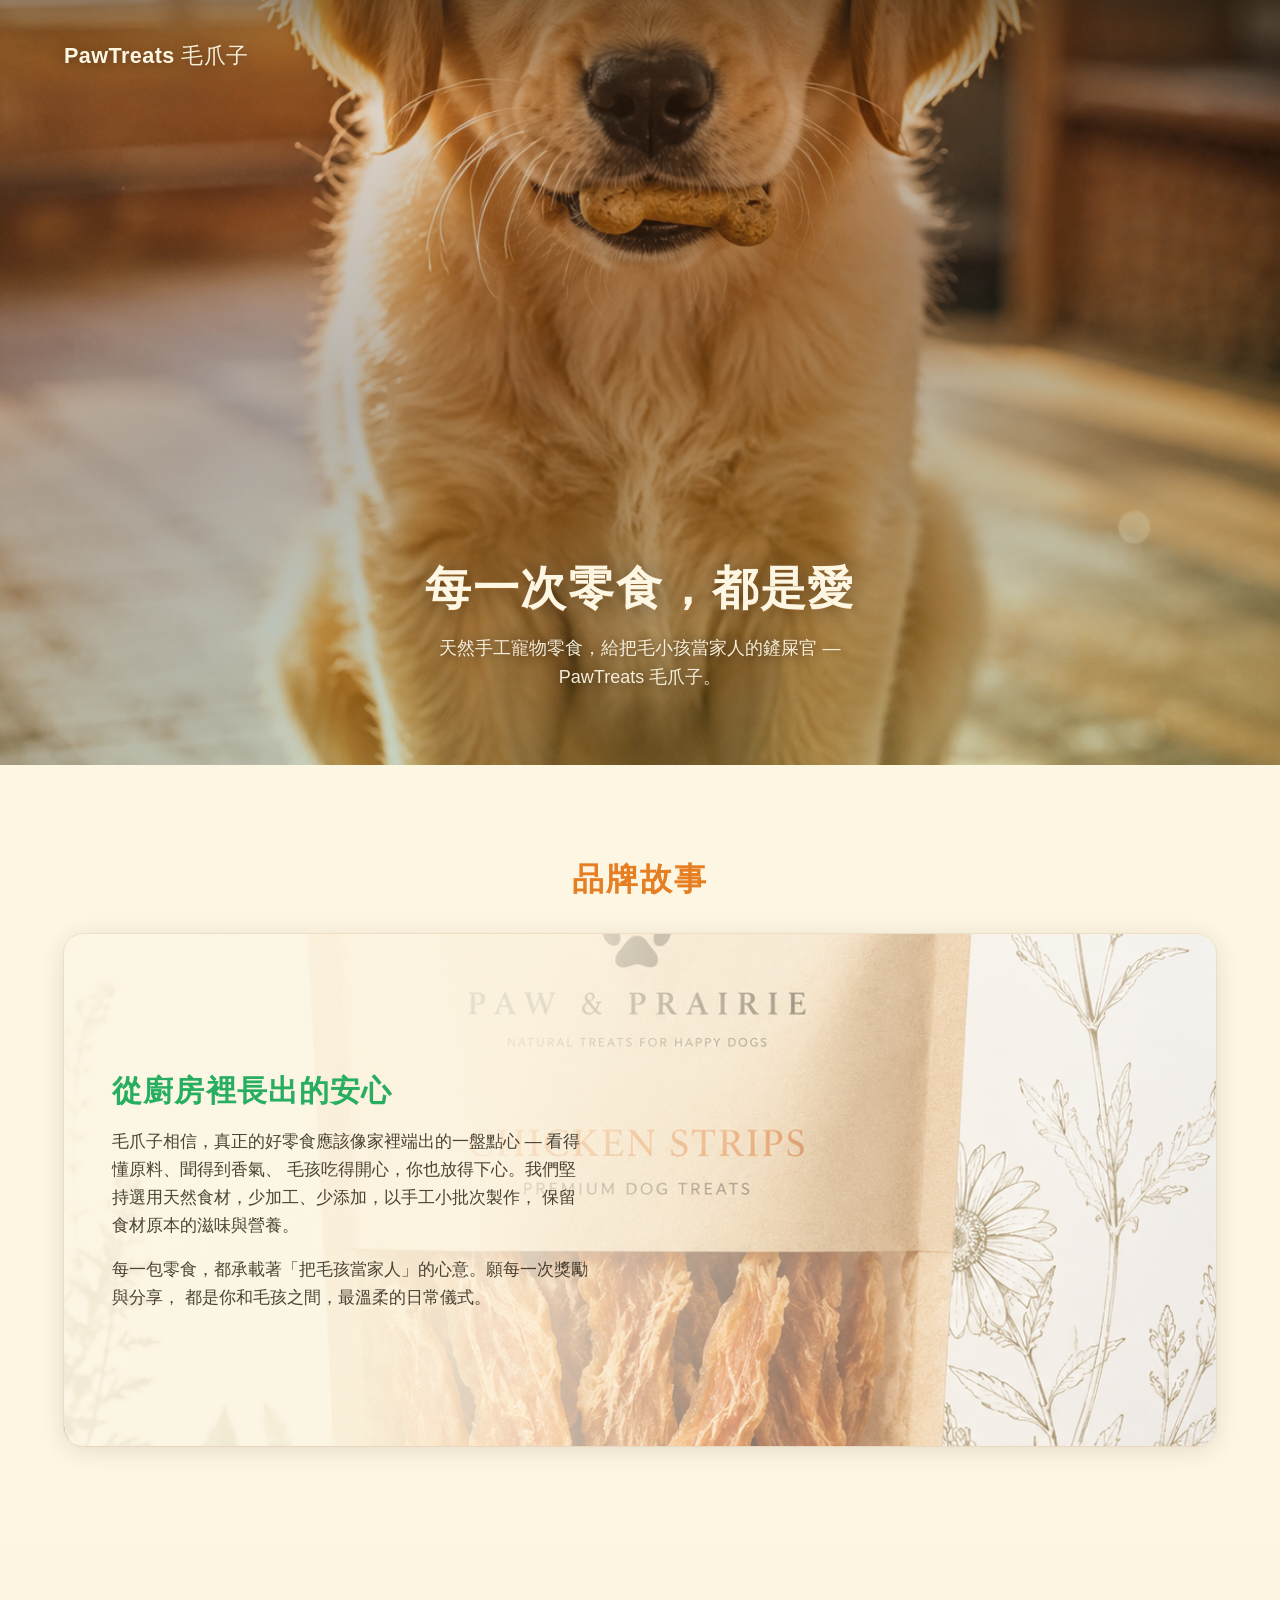
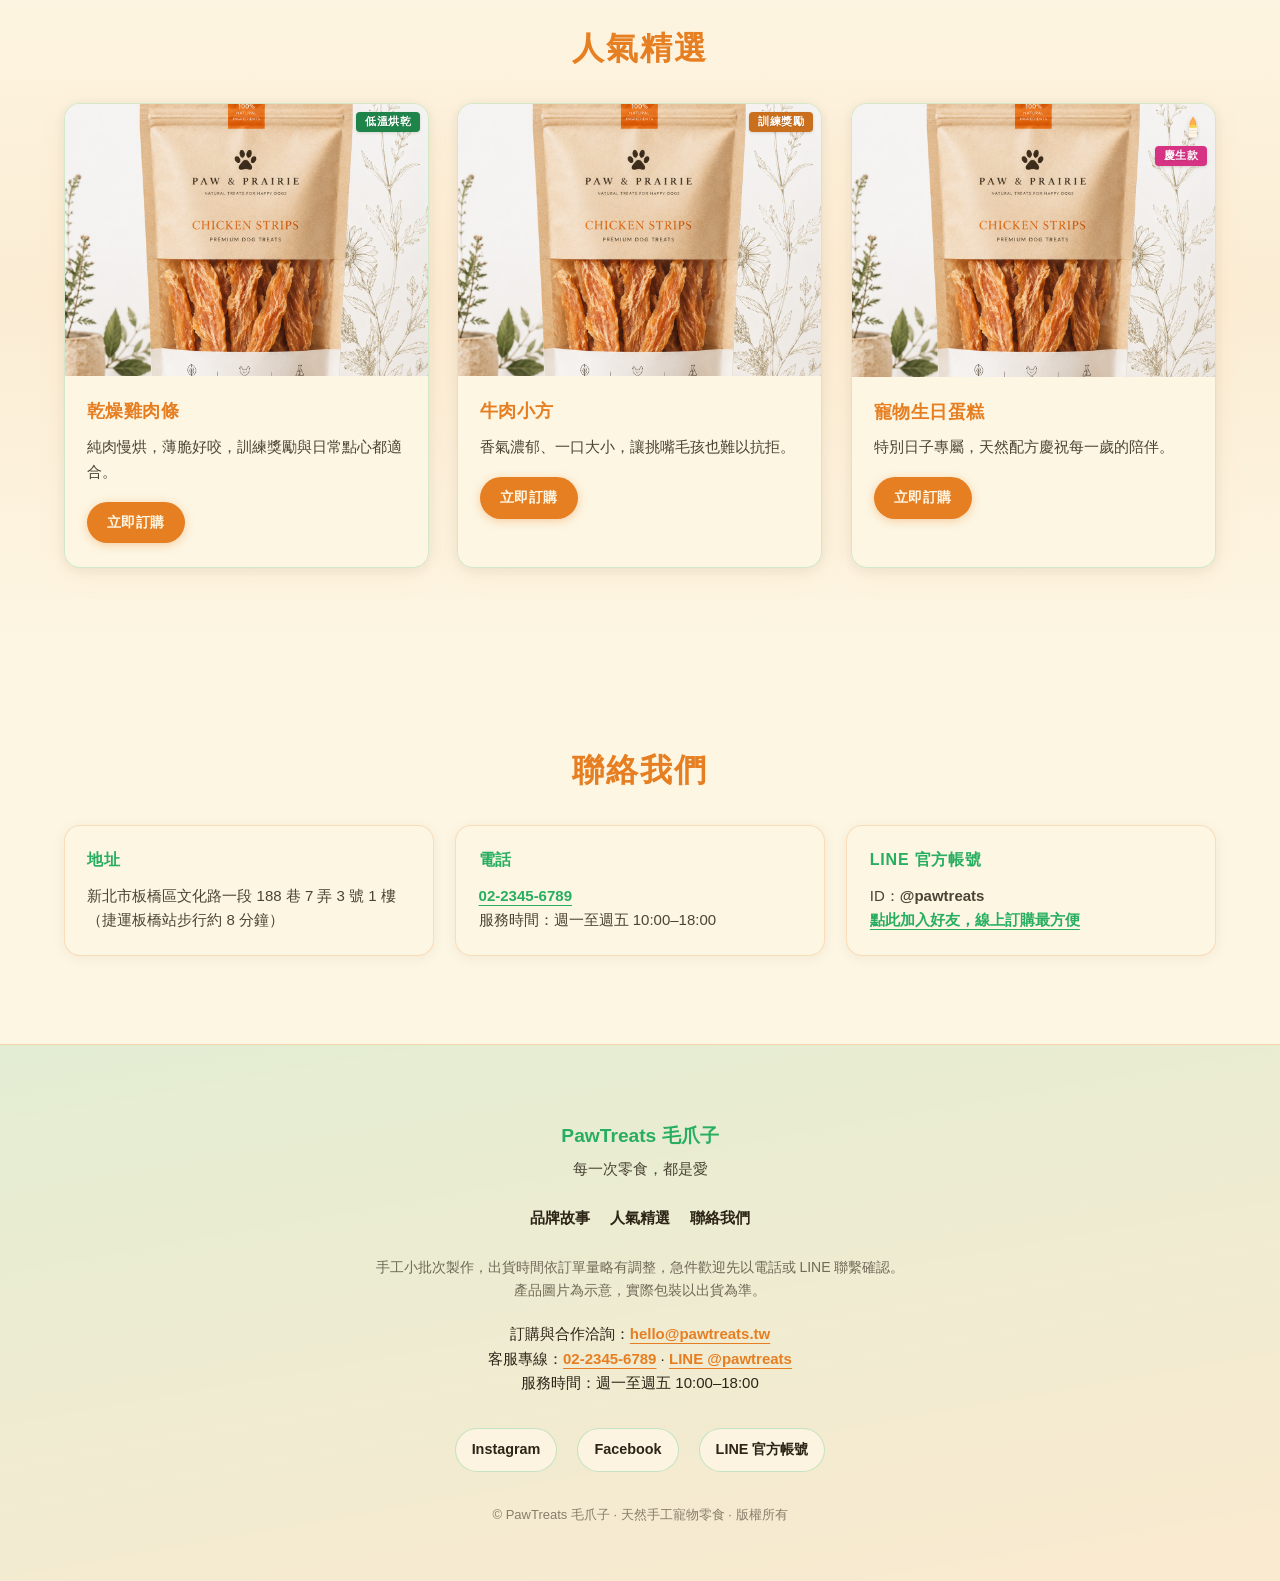
==== index.html @ ba3f8307 "PawTreats initial commit" ====
<!DOCTYPE html>
<html lang="zh-Hant">
<head>
  <meta charset="utf-8">
  <meta name="viewport" content="width=device-width, initial-scale=1">
  <title>PawTreats 毛爪子｜天然手工寵物零食</title>
  <meta name="description" content="PawTreats 毛爪子 — 每一次零食，都是愛。天然手工寵物零食，給把毛小孩當家人的鏟屎官。">
  <style>
    :root {
      --warm-orange: #E67E22;
      --cream: #FDF6E3;
      --forest: #27AE60;
      --text: #2c2416;
      --text-soft: rgba(44, 36, 22, 0.85);
    }

    *,
    *::before,
    *::after {
      box-sizing: border-box;
    }

    html {
      scroll-behavior: smooth;
    }

    .skip-link {
      position: absolute;
      width: 1px;
      height: 1px;
      padding: 0;
      margin: -1px;
      overflow: hidden;
      clip: rect(0, 0, 0, 0);
      white-space: nowrap;
      border: 0;
    }

    .skip-link:focus {
      position: fixed;
      top: 0.75rem;
      left: 0.75rem;
      z-index: 100;
      width: auto;
      height: auto;
      margin: 0;
      padding: 0.65rem 1rem;
      clip: auto;
      overflow: visible;
      white-space: normal;
      background: var(--text);
      color: var(--cream);
      font-weight: 600;
      text-decoration: none;
      border-radius: 0.35rem;
      box-shadow: 0 4px 16px rgba(0, 0, 0, 0.25);
    }

    body {
      margin: 0;
      font-family: -apple-system, BlinkMacSystemFont, "Segoe UI", Roboto,
        "Helvetica Neue", Helvetica, Arial, "PingFang TC", "Noto Sans TC",
        "Microsoft JhengHei", sans-serif;
      font-size: 1rem;
      line-height: 1.65;
      color: var(--text);
      background-color: var(--cream);
      -webkit-font-smoothing: antialiased;
    }

    img {
      max-width: 100%;
      height: auto;
      display: block;
    }

    a {
      color: var(--forest);
      text-decoration-thickness: 1px;
      text-underline-offset: 4px;
    }

    a:hover {
      color: var(--warm-orange);
    }

    /* Header nav */
    .site-header {
      position: absolute;
      top: 0;
      left: 0;
      right: 0;
      z-index: 10;
      padding: 1rem 5vw;
      display: flex;
      align-items: center;
      justify-content: space-between;
      background: linear-gradient(
        to bottom,
        rgba(44, 36, 22, 0.45),
        transparent
      );
    }

    .logo {
      font-weight: 700;
      font-size: clamp(1.1rem, 2.5vw, 1.35rem);
      color: var(--cream);
      text-shadow: 0 1px 12px rgba(0, 0, 0, 0.35);
      letter-spacing: 0.02em;
    }

    .logo span {
      font-weight: 500;
      opacity: 0.95;
    }

    /* Hero */
    .hero {
      position: relative;
      min-height: 85vh;
      display: flex;
      align-items: flex-end;
      justify-content: center;
      overflow: hidden;
    }

    .hero__media {
      position: absolute;
      inset: 0;
      background: #8b6914 url("hero-puppy.png") center / cover no-repeat;
    }

    .hero__overlay {
      position: absolute;
      inset: 0;
      background: linear-gradient(
        165deg,
        rgba(230, 126, 34, 0.15) 0%,
        rgba(44, 36, 22, 0.35) 45%,
        rgba(39, 174, 96, 0.2) 100%
      );
    }

    .hero__content {
      position: relative;
      z-index: 2;
      width: 100%;
      max-width: 56rem;
      padding: clamp(2rem, 6vw, 4rem);
      padding-bottom: clamp(2.5rem, 7vw, 4.5rem);
      text-align: center;
    }

    .hero__tagline {
      margin: 0;
      font-size: clamp(1.65rem, 6vw, 2.85rem);
      font-weight: 700;
      line-height: 1.25;
      color: var(--cream);
      text-shadow:
        0 2px 24px rgba(0, 0, 0, 0.4),
        0 1px 0 rgba(230, 126, 34, 0.25);
      letter-spacing: 0.04em;
    }

    .hero__sub {
      margin: 1rem auto 0;
      max-width: 26em;
      font-size: clamp(0.95rem, 2.6vw, 1.125rem);
      color: rgba(253, 246, 227, 0.95);
      font-weight: 500;
      text-shadow: 0 1px 12px rgba(0, 0, 0, 0.45);
    }

    /* Decorative section framing */
    .section {
      padding: clamp(3rem, 8vw, 5.5rem) 5vw;
    }

    .section__inner {
      max-width: 72rem;
      margin: 0 auto;
    }

    .section-title {
      margin: 0 0 1.75rem;
      font-size: clamp(1.5rem, 3.8vw, 2rem);
      font-weight: 700;
      color: var(--warm-orange);
      text-align: center;
      letter-spacing: 0.06em;
    }

    /* Brand story */
    .story {
      position: relative;
      background: var(--cream);
    }

    .story__panel {
      position: relative;
      border-radius: 1.25rem;
      overflow: hidden;
      box-shadow:
        0 4px 24px rgba(44, 36, 22, 0.12),
        0 0 0 1px rgba(230, 126, 34, 0.12);
    }

    .story__bg {
      min-height: clamp(22rem, 55vw, 32rem);
      background: url("kitchen.png") center / cover no-repeat;
    }

    .story__scrim {
      position: absolute;
      inset: 0;
      background: linear-gradient(
        105deg,
        rgba(253, 246, 227, 0.94) 0%,
        rgba(253, 246, 227, 0.88) 38%,
        rgba(253, 246, 227, 0.35) 70%,
        transparent 100%
      );
    }

    .story__text {
      position: absolute;
      inset: 0;
      display: flex;
      flex-direction: column;
      justify-content: center;
      padding: clamp(1.75rem, 5vw, 3rem);
      max-width: min(36rem, 92%);
    }

    .story__text h3 {
      margin: 0 0 0.75rem;
      font-size: clamp(1.35rem, 3.5vw, 1.85rem);
      color: var(--forest);
      font-weight: 700;
      letter-spacing: 0.04em;
    }

    .story__text p {
      margin: 0 0 1rem;
      color: var(--text-soft);
      font-size: clamp(0.95rem, 2.5vw, 1.0625rem);
    }

    .story__text p:last-child {
      margin-bottom: 0;
    }

    /* Products */
    .products {
      background: linear-gradient(
        180deg,
        var(--cream) 0%,
        rgba(230, 126, 34, 0.08) 50%,
        var(--cream) 100%
      );
    }

    .product-grid {
      display: grid;
      gap: clamp(1.25rem, 3vw, 1.75rem);
      grid-template-columns: 1fr;
    }

    @media (min-width: 640px) {
      .product-grid {
        grid-template-columns: repeat(2, 1fr);
      }
    }

    @media (min-width: 980px) {
      .product-grid {
        grid-template-columns: repeat(3, 1fr);
      }
    }

    .product-card {
      background: rgba(253, 246, 227, 0.98);
      border-radius: 1rem;
      overflow: hidden;
      border: 1px solid rgba(39, 174, 96, 0.2);
      box-shadow:
        0 2px 12px rgba(44, 36, 22, 0.08),
        0 8px 32px rgba(230, 126, 34, 0.06);
      transition:
        transform 0.35s ease,
        box-shadow 0.35s ease;
      will-change: transform;
    }

    .product-card:hover,
    .product-card:focus-within {
      transform: translateY(-8px);
      box-shadow:
        0 8px 28px rgba(44, 36, 22, 0.12),
        0 16px 48px rgba(230, 126, 34, 0.12);
    }

    .product-card__img-wrap {
      position: relative;
      aspect-ratio: 4 / 3;
      background: linear-gradient(160deg, #f4ead4, #e8dcc4);
      overflow: hidden;
    }

    .product-card__corner {
      position: absolute;
      top: 0.5rem;
      right: 0.5rem;
      z-index: 2;
      display: flex;
      flex-direction: column;
      align-items: flex-end;
      gap: 0.35rem;
      pointer-events: none;
    }

    .product-card__celebration {
      width: 28px;
      height: 28px;
      flex-shrink: 0;
      filter: drop-shadow(0 1px 2px rgba(44, 36, 22, 0.2));
    }

    .product-card__badge {
      display: inline-block;
      padding: 0.2rem 0.55rem;
      font-size: 0.6875rem;
      font-weight: 700;
      letter-spacing: 0.06em;
      line-height: 1.25;
      color: #fff;
      border-radius: 4px;
      text-shadow: 0 1px 0 rgba(0, 0, 0, 0.12);
      box-shadow: 0 1px 3px rgba(44, 36, 22, 0.15);
    }

    .product-card__badge--celebration {
      background: #d63384;
    }

    .product-card__badge--dehydrate {
      background: #1e8449;
    }

    .product-card__badge--training {
      background: #ca6f1e;
    }

    .product-card__img-wrap img {
      width: 100%;
      height: 100%;
      object-fit: cover;
    }

    .product-card__body {
      padding: 1.25rem 1.35rem 1.5rem;
    }

    .product-card__body h3 {
      margin: 0 0 0.5rem;
      font-size: 1.15rem;
      font-weight: 700;
      color: var(--warm-orange);
      letter-spacing: 0.03em;
    }

    .product-card__body p {
      margin: 0;
      font-size: 0.9375rem;
      color: var(--text-soft);
    }

    .product-card__cta {
      display: inline-flex;
      align-items: center;
      justify-content: center;
      margin-top: 1.1rem;
      padding: 0.55rem 1.25rem;
      font-size: 0.9rem;
      font-weight: 700;
      letter-spacing: 0.04em;
      color: var(--cream);
      background: var(--warm-orange);
      border: none;
      border-radius: 999px;
      text-decoration: none;
      box-shadow: 0 2px 10px rgba(230, 126, 34, 0.35);
      transition:
        background 0.25s ease,
        transform 0.2s ease,
        box-shadow 0.25s ease;
    }

    .product-card__cta:hover {
      background: #d35400;
      color: var(--cream);
      transform: translateY(-1px);
      box-shadow: 0 4px 16px rgba(230, 126, 34, 0.45);
    }

    .product-card__cta:focus-visible {
      outline: 2px solid var(--forest);
      outline-offset: 3px;
    }

    /* Contact */
    .contact {
      background: var(--cream);
    }

    .contact__grid {
      display: grid;
      gap: clamp(1rem, 2.5vw, 1.35rem);
      grid-template-columns: 1fr;
    }

    @media (min-width: 640px) {
      .contact__grid {
        grid-template-columns: repeat(3, 1fr);
      }
    }

    .contact__card {
      padding: 1.35rem 1.4rem 1.45rem;
      background: rgba(253, 246, 227, 0.95);
      border-radius: 1rem;
      border: 1px solid rgba(230, 126, 34, 0.22);
      box-shadow: 0 2px 14px rgba(44, 36, 22, 0.06);
    }

    .contact__card h3 {
      margin: 0 0 0.65rem;
      font-size: 1rem;
      font-weight: 700;
      color: var(--forest);
      letter-spacing: 0.05em;
    }

    .contact__card p {
      margin: 0;
      font-size: 0.9375rem;
      color: var(--text-soft);
      line-height: 1.6;
    }

    .contact__card a {
      font-weight: 600;
    }

    /* Footer */
    .site-footer {
      background: linear-gradient(
        170deg,
        rgba(39, 174, 96, 0.12) 0%,
        rgba(230, 126, 34, 0.1) 100%
      );
      border-top: 1px solid rgba(230, 126, 34, 0.2);
      padding: clamp(2.5rem, 6vw, 3.5rem) 5vw;
    }

    .footer__inner {
      max-width: 56rem;
      margin: 0 auto;
      text-align: center;
    }

    .footer__nav {
      display: flex;
      flex-wrap: wrap;
      gap: 0.5rem 1.25rem;
      justify-content: center;
      margin: 0 0 1.5rem;
      padding: 0;
      list-style: none;
    }

    .footer__nav a {
      font-size: 0.9375rem;
      font-weight: 600;
      color: var(--text);
      text-decoration: none;
      border-bottom: 1px solid transparent;
      transition:
        color 0.2s ease,
        border-color 0.2s ease;
    }

    .footer__nav a:hover {
      color: var(--warm-orange);
      border-bottom-color: rgba(230, 126, 34, 0.5);
    }

    .footer__meta {
      margin: 0 0 1.25rem;
      font-size: 0.875rem;
      color: rgba(44, 36, 22, 0.65);
      line-height: 1.65;
    }

    .footer__brand {
      font-weight: 700;
      font-size: 1.2rem;
      color: var(--forest);
      margin-bottom: 0.25rem;
    }

    .footer__tagline {
      margin: 0 0 1.5rem;
      font-size: 0.95rem;
      color: var(--text-soft);
    }

    .footer__contact {
      margin: 0 0 1.25rem;
      font-size: 0.9375rem;
      color: var(--text);
    }

    .footer__contact a {
      color: var(--warm-orange);
      font-weight: 600;
    }

    .footer__social {
      display: flex;
      flex-wrap: wrap;
      gap: 0.75rem 1.25rem;
      justify-content: center;
      align-items: center;
      padding-top: 0.75rem;
    }

    .footer__social a {
      display: inline-flex;
      align-items: center;
      justify-content: center;
      min-height: 2.75rem;
      padding: 0 1rem;
      border-radius: 999px;
      background: rgba(253, 246, 227, 0.9);
      border: 1px solid rgba(39, 174, 96, 0.25);
      color: var(--text);
      font-size: 0.9rem;
      font-weight: 600;
      text-decoration: none;
      transition:
        background 0.25s ease,
        border-color 0.25s ease,
        color 0.25s ease;
    }

    .footer__social a:hover {
      background: var(--forest);
      border-color: var(--forest);
      color: var(--cream);
    }

    .footer__copy {
      margin: 2rem 0 0;
      font-size: 0.8125rem;
      color: rgba(44, 36, 22, 0.55);
    }
  </style>
</head>
<body>
  <a class="skip-link" href="#main-content">跳到主要內容</a>
  <header>
    <div class="site-header">
      <p class="logo">PawTreats <span>毛爪子</span></p>
    </div>
    <section class="hero" aria-label="品牌形象主視覺">
      <div class="hero__media" role="presentation"></div>
      <div class="hero__overlay" role="presentation"></div>
      <div class="hero__content">
        <h1 class="hero__tagline">每一次零食，都是愛</h1>
        <p class="hero__sub">
          天然手工寵物零食，給把毛小孩當家人的鏟屎官 — PawTreats 毛爪子。
        </p>
      </div>
    </section>
  </header>

  <main id="main-content">
  <section class="section story" id="story" aria-labelledby="story-heading">
    <div class="section__inner">
      <h2 id="story-heading" class="section-title">品牌故事</h2>
      <div class="story__panel">
        <div class="story__bg" role="presentation"></div>
        <div class="story__scrim" role="presentation"></div>
        <div class="story__text">
          <h3>從廚房裡長出的安心</h3>
          <p>
            毛爪子相信，真正的好零食應該像家裡端出的一盤點心 — 看得懂原料、聞得到香氣、 
            毛孩吃得開心，你也放得下心。我們堅持選用天然食材，少加工、少添加，以手工小批次製作， 
            保留食材原本的滋味與營養。
          </p>
          <p>
            每一包零食，都承載著「把毛孩當家人」的心意。願每一次獎勵與分享， 
            都是你和毛孩之間，最溫柔的日常儀式。
          </p>
        </div>
      </div>
    </div>
  </section>

  <section class="section products" id="products" aria-labelledby="products-heading">
    <div class="section__inner">
      <h2 id="products-heading" class="section-title">人氣精選</h2>
      <div class="product-grid">
        <article class="product-card">
          <div class="product-card__img-wrap">
            <div class="product-card__corner">
              <span class="product-card__badge product-card__badge--dehydrate">低溫烘乾</span>
            </div>
            <img src="product-pack.png" alt="乾燥雞肉條包裝示意" width="800" height="600" loading="lazy">
          </div>
          <div class="product-card__body">
            <h3>乾燥雞肉條</h3>
            <p>純肉慢烘，薄脆好咬，訓練獎勵與日常點心都適合。</p>
            <a class="product-card__cta" href="#contact">立即訂購</a>
          </div>
        </article>
        <article class="product-card">
          <div class="product-card__img-wrap">
            <div class="product-card__corner">
              <span class="product-card__badge product-card__badge--training">訓練獎勵</span>
            </div>
            <img src="product-pack.png" alt="牛肉小方包裝示意" width="800" height="600" loading="lazy">
          </div>
          <div class="product-card__body">
            <h3>牛肉小方</h3>
            <p>香氣濃郁、一口大小，讓挑嘴毛孩也難以抗拒。</p>
            <a class="product-card__cta" href="#contact">立即訂購</a>
          </div>
        </article>
        <article class="product-card">
          <div class="product-card__img-wrap">
            <div class="product-card__corner">
              <svg class="product-card__celebration" xmlns="http://www.w3.org/2000/svg" viewBox="0 0 32 32" width="28" height="28" aria-hidden="true" focusable="false">
                <path fill="#ff9f43" d="M16 5c-1.8 3.5-3.8 5.8-3.8 9.2 0 2.6 1.7 4.5 3.8 5.6 2.1-1.1 3.8-3 3.8-5.6 0-3.4-2-5.7-3.8-9.2z"/>
                <path fill="#ffb347" d="M16 7.5c-1.2 2.2-2.4 3.8-2.4 6.2 0 1.7 1 3 2.4 3.8 1.4-.8 2.4-2.1 2.4-3.8 0-2.4-1.2-4-2.4-6.2z"/>
                <rect x="11.5" y="15" width="9" height="14" rx="1.5" fill="#fef5e7"/>
                <rect x="11.5" y="15" width="9" height="3" rx="1.5" fill="#f4d03f"/>
                <line x1="11.5" y1="21" x2="20.5" y2="21" stroke="#e8dcc4" stroke-width="0.75"/>
                <line x1="11.5" y1="24" x2="20.5" y2="24" stroke="#e8dcc4" stroke-width="0.75"/>
              </svg>
              <span class="product-card__badge product-card__badge--celebration">慶生款</span>
            </div>
            <img src="product-pack.png" alt="寵物生日蛋糕包裝示意" width="800" height="600" loading="lazy">
          </div>
          <div class="product-card__body">
            <h3>寵物生日蛋糕</h3>
            <p>特別日子專屬，天然配方慶祝每一歲的陪伴。</p>
            <a class="product-card__cta" href="#contact">立即訂購</a>
          </div>
        </article>
      </div>
    </div>
  </section>

  <section class="section contact" id="contact" aria-labelledby="contact-heading">
    <div class="section__inner">
      <h2 id="contact-heading" class="section-title">聯絡我們</h2>
      <div class="contact__grid">
        <div class="contact__card">
          <h3>地址</h3>
          <p>新北市板橋區文化路一段 188 巷 7 弄 3 號 1 樓<br>（捷運板橋站步行約 8 分鐘）</p>
        </div>
        <div class="contact__card">
          <h3>電話</h3>
          <p>
            <a href="tel:+886223456789">02-2345-6789</a><br>
            服務時間：週一至週五 10:00–18:00
          </p>
        </div>
        <div class="contact__card">
          <h3>LINE 官方帳號</h3>
          <p>
            ID：<strong>@pawtreats</strong><br>
            <a href="https://line.me/ti/p/@pawtreats" rel="noopener noreferrer" target="_blank">點此加入好友，線上訂購最方便</a>
          </p>
        </div>
      </div>
    </div>
  </section>
  </main>

  <footer class="site-footer">
    <div class="footer__inner">
      <p class="footer__brand">PawTreats 毛爪子</p>
      <p class="footer__tagline">每一次零食，都是愛</p>
      <ul class="footer__nav" aria-label="頁尾導覽">
        <li><a href="#story">品牌故事</a></li>
        <li><a href="#products">人氣精選</a></li>
        <li><a href="#contact">聯絡我們</a></li>
      </ul>
      <p class="footer__meta">
        手工小批次製作，出貨時間依訂單量略有調整，急件歡迎先以電話或 LINE 聯繫確認。<br>
        產品圖片為示意，實際包裝以出貨為準。
      </p>
      <p class="footer__contact">
        訂購與合作洽詢：<a href="mailto:hello@pawtreats.tw">hello@pawtreats.tw</a><br>
        客服專線：<a href="tel:+886223456789">02-2345-6789</a> ·
        <a href="https://line.me/ti/p/@pawtreats" rel="noopener noreferrer" target="_blank">LINE @pawtreats</a><br>
        服務時間：週一至週五 10:00–18:00
      </p>
      <nav class="footer__social" aria-label="社群媒體">
        <a href="https://www.instagram.com/" rel="noopener noreferrer" target="_blank">Instagram</a>
        <a href="https://www.facebook.com/" rel="noopener noreferrer" target="_blank">Facebook</a>
        <a href="https://line.me/ti/p/@pawtreats" rel="noopener noreferrer" target="_blank">LINE 官方帳號</a>
      </nav>
      <p class="footer__copy">© PawTreats 毛爪子 · 天然手工寵物零食 · 版權所有</p>
    </div>
  </footer>
</body>
</html>
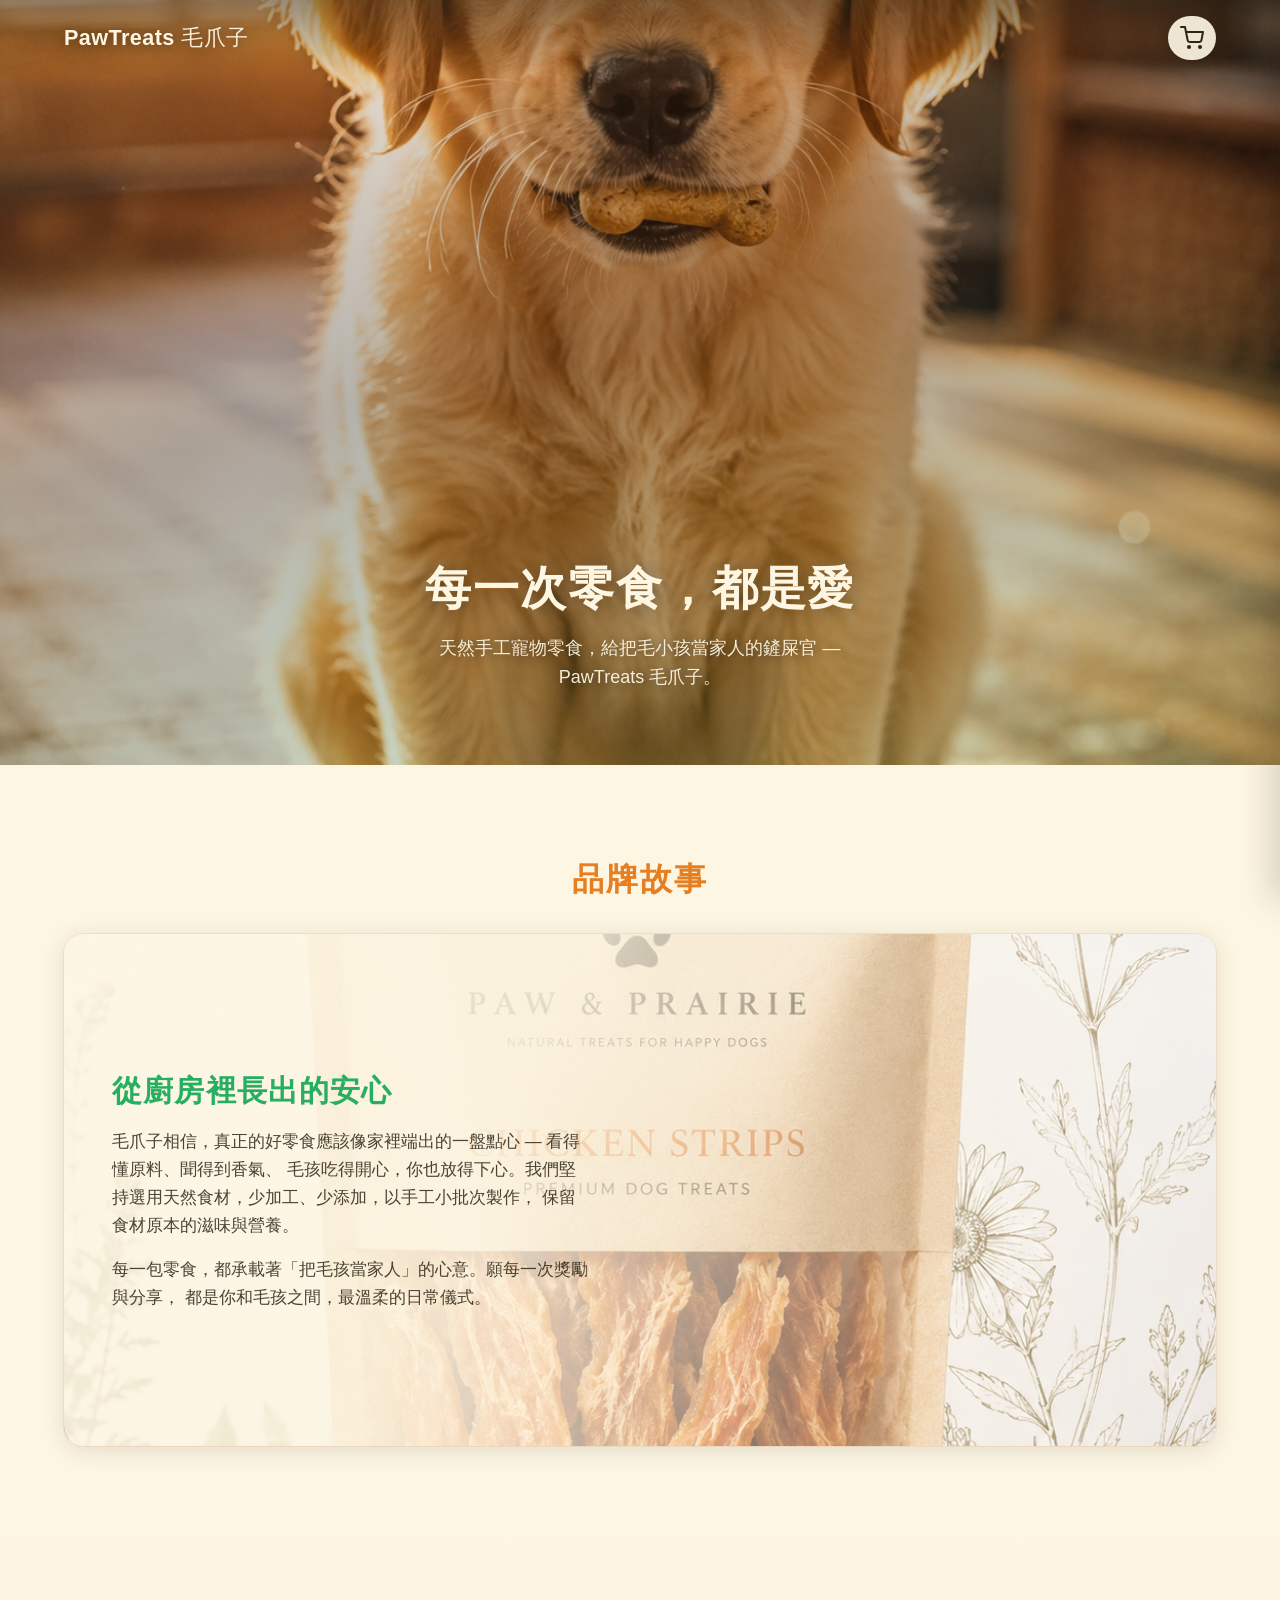
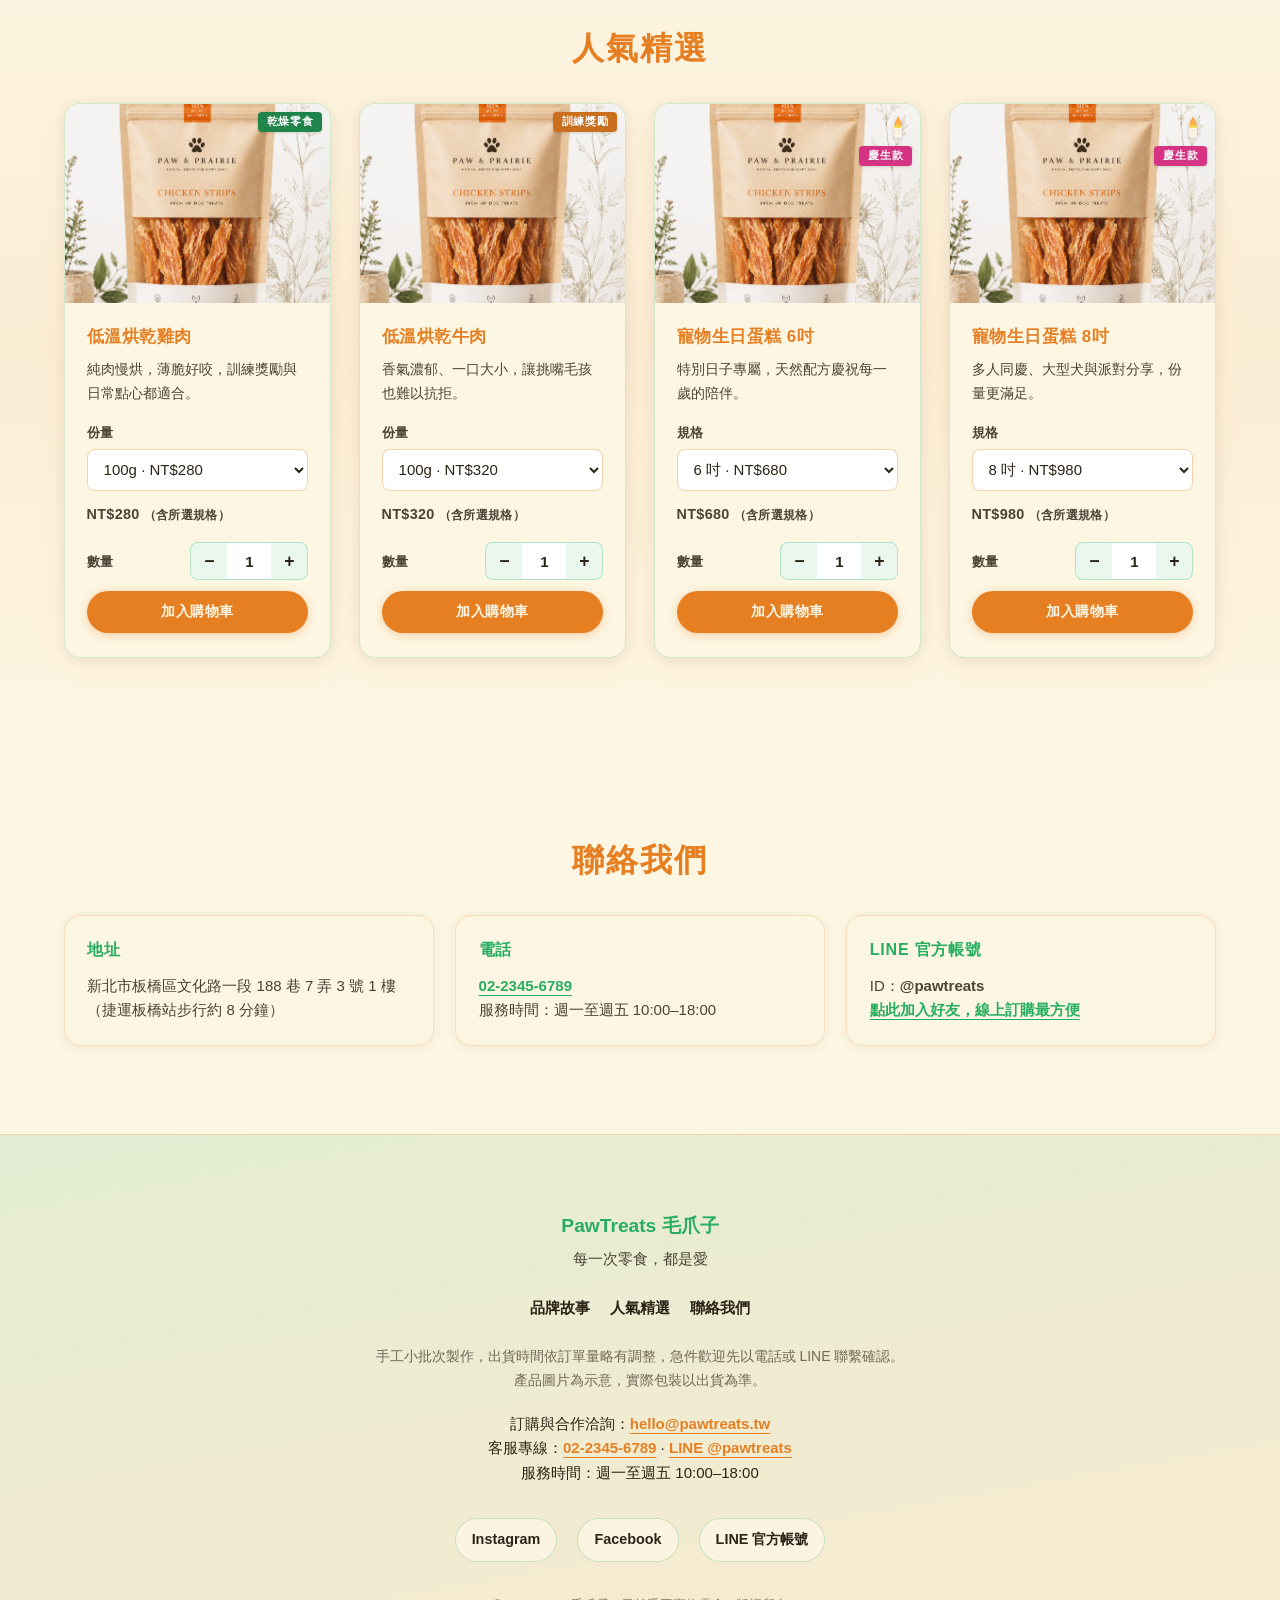
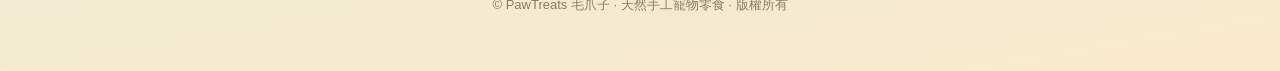
==== commit 559bb561: "Add shopping cart: products.js, cart.js, checkout, confirmation, styles.css" ====
--- a/index.html
+++ b/index.html
@@ -5,576 +5,33 @@
   <meta name="viewport" content="width=device-width, initial-scale=1">
   <title>PawTreats 毛爪子｜天然手工寵物零食</title>
   <meta name="description" content="PawTreats 毛爪子 — 每一次零食，都是愛。天然手工寵物零食，給把毛小孩當家人的鏟屎官。">
-  <style>
-    :root {
-      --warm-orange: #E67E22;
-      --cream: #FDF6E3;
-      --forest: #27AE60;
-      --text: #2c2416;
-      --text-soft: rgba(44, 36, 22, 0.85);
-    }
-
-    *,
-    *::before,
-    *::after {
-      box-sizing: border-box;
-    }
-
-    html {
-      scroll-behavior: smooth;
-    }
-
-    .skip-link {
-      position: absolute;
-      width: 1px;
-      height: 1px;
-      padding: 0;
-      margin: -1px;
-      overflow: hidden;
-      clip: rect(0, 0, 0, 0);
-      white-space: nowrap;
-      border: 0;
-    }
-
-    .skip-link:focus {
-      position: fixed;
-      top: 0.75rem;
-      left: 0.75rem;
-      z-index: 100;
-      width: auto;
-      height: auto;
-      margin: 0;
-      padding: 0.65rem 1rem;
-      clip: auto;
-      overflow: visible;
-      white-space: normal;
-      background: var(--text);
-      color: var(--cream);
-      font-weight: 600;
-      text-decoration: none;
-      border-radius: 0.35rem;
-      box-shadow: 0 4px 16px rgba(0, 0, 0, 0.25);
-    }
-
-    body {
-      margin: 0;
-      font-family: -apple-system, BlinkMacSystemFont, "Segoe UI", Roboto,
-        "Helvetica Neue", Helvetica, Arial, "PingFang TC", "Noto Sans TC",
-        "Microsoft JhengHei", sans-serif;
-      font-size: 1rem;
-      line-height: 1.65;
-      color: var(--text);
-      background-color: var(--cream);
-      -webkit-font-smoothing: antialiased;
-    }
-
-    img {
-      max-width: 100%;
-      height: auto;
-      display: block;
-    }
-
-    a {
-      color: var(--forest);
-      text-decoration-thickness: 1px;
-      text-underline-offset: 4px;
-    }
-
-    a:hover {
-      color: var(--warm-orange);
-    }
-
-    /* Header nav */
-    .site-header {
-      position: absolute;
-      top: 0;
-      left: 0;
-      right: 0;
-      z-index: 10;
-      padding: 1rem 5vw;
-      display: flex;
-      align-items: center;
-      justify-content: space-between;
-      background: linear-gradient(
-        to bottom,
-        rgba(44, 36, 22, 0.45),
-        transparent
-      );
-    }
-
-    .logo {
-      font-weight: 700;
-      font-size: clamp(1.1rem, 2.5vw, 1.35rem);
-      color: var(--cream);
-      text-shadow: 0 1px 12px rgba(0, 0, 0, 0.35);
-      letter-spacing: 0.02em;
-    }
-
-    .logo span {
-      font-weight: 500;
-      opacity: 0.95;
-    }
-
-    /* Hero */
-    .hero {
-      position: relative;
-      min-height: 85vh;
-      display: flex;
-      align-items: flex-end;
-      justify-content: center;
-      overflow: hidden;
-    }
-
-    .hero__media {
-      position: absolute;
-      inset: 0;
-      background: #8b6914 url("hero-puppy.png") center / cover no-repeat;
-    }
-
-    .hero__overlay {
-      position: absolute;
-      inset: 0;
-      background: linear-gradient(
-        165deg,
-        rgba(230, 126, 34, 0.15) 0%,
-        rgba(44, 36, 22, 0.35) 45%,
-        rgba(39, 174, 96, 0.2) 100%
-      );
-    }
-
-    .hero__content {
-      position: relative;
-      z-index: 2;
-      width: 100%;
-      max-width: 56rem;
-      padding: clamp(2rem, 6vw, 4rem);
-      padding-bottom: clamp(2.5rem, 7vw, 4.5rem);
-      text-align: center;
-    }
-
-    .hero__tagline {
-      margin: 0;
-      font-size: clamp(1.65rem, 6vw, 2.85rem);
-      font-weight: 700;
-      line-height: 1.25;
-      color: var(--cream);
-      text-shadow:
-        0 2px 24px rgba(0, 0, 0, 0.4),
-        0 1px 0 rgba(230, 126, 34, 0.25);
-      letter-spacing: 0.04em;
-    }
-
-    .hero__sub {
-      margin: 1rem auto 0;
-      max-width: 26em;
-      font-size: clamp(0.95rem, 2.6vw, 1.125rem);
-      color: rgba(253, 246, 227, 0.95);
-      font-weight: 500;
-      text-shadow: 0 1px 12px rgba(0, 0, 0, 0.45);
-    }
-
-    /* Decorative section framing */
-    .section {
-      padding: clamp(3rem, 8vw, 5.5rem) 5vw;
-    }
-
-    .section__inner {
-      max-width: 72rem;
-      margin: 0 auto;
-    }
-
-    .section-title {
-      margin: 0 0 1.75rem;
-      font-size: clamp(1.5rem, 3.8vw, 2rem);
-      font-weight: 700;
-      color: var(--warm-orange);
-      text-align: center;
-      letter-spacing: 0.06em;
-    }
-
-    /* Brand story */
-    .story {
-      position: relative;
-      background: var(--cream);
-    }
-
-    .story__panel {
-      position: relative;
-      border-radius: 1.25rem;
-      overflow: hidden;
-      box-shadow:
-        0 4px 24px rgba(44, 36, 22, 0.12),
-        0 0 0 1px rgba(230, 126, 34, 0.12);
-    }
-
-    .story__bg {
-      min-height: clamp(22rem, 55vw, 32rem);
-      background: url("kitchen.png") center / cover no-repeat;
-    }
-
-    .story__scrim {
-      position: absolute;
-      inset: 0;
-      background: linear-gradient(
-        105deg,
-        rgba(253, 246, 227, 0.94) 0%,
-        rgba(253, 246, 227, 0.88) 38%,
-        rgba(253, 246, 227, 0.35) 70%,
-        transparent 100%
-      );
-    }
-
-    .story__text {
-      position: absolute;
-      inset: 0;
-      display: flex;
-      flex-direction: column;
-      justify-content: center;
-      padding: clamp(1.75rem, 5vw, 3rem);
-      max-width: min(36rem, 92%);
-    }
-
-    .story__text h3 {
-      margin: 0 0 0.75rem;
-      font-size: clamp(1.35rem, 3.5vw, 1.85rem);
-      color: var(--forest);
-      font-weight: 700;
-      letter-spacing: 0.04em;
-    }
-
-    .story__text p {
-      margin: 0 0 1rem;
-      color: var(--text-soft);
-      font-size: clamp(0.95rem, 2.5vw, 1.0625rem);
-    }
-
-    .story__text p:last-child {
-      margin-bottom: 0;
-    }
-
-    /* Products */
-    .products {
-      background: linear-gradient(
-        180deg,
-        var(--cream) 0%,
-        rgba(230, 126, 34, 0.08) 50%,
-        var(--cream) 100%
-      );
-    }
-
-    .product-grid {
-      display: grid;
-      gap: clamp(1.25rem, 3vw, 1.75rem);
-      grid-template-columns: 1fr;
-    }
-
-    @media (min-width: 640px) {
-      .product-grid {
-        grid-template-columns: repeat(2, 1fr);
-      }
-    }
-
-    @media (min-width: 980px) {
-      .product-grid {
-        grid-template-columns: repeat(3, 1fr);
-      }
-    }
-
-    .product-card {
-      background: rgba(253, 246, 227, 0.98);
-      border-radius: 1rem;
-      overflow: hidden;
-      border: 1px solid rgba(39, 174, 96, 0.2);
-      box-shadow:
-        0 2px 12px rgba(44, 36, 22, 0.08),
-        0 8px 32px rgba(230, 126, 34, 0.06);
-      transition:
-        transform 0.35s ease,
-        box-shadow 0.35s ease;
-      will-change: transform;
-    }
-
-    .product-card:hover,
-    .product-card:focus-within {
-      transform: translateY(-8px);
-      box-shadow:
-        0 8px 28px rgba(44, 36, 22, 0.12),
-        0 16px 48px rgba(230, 126, 34, 0.12);
-    }
-
-    .product-card__img-wrap {
-      position: relative;
-      aspect-ratio: 4 / 3;
-      background: linear-gradient(160deg, #f4ead4, #e8dcc4);
-      overflow: hidden;
-    }
-
-    .product-card__corner {
-      position: absolute;
-      top: 0.5rem;
-      right: 0.5rem;
-      z-index: 2;
-      display: flex;
-      flex-direction: column;
-      align-items: flex-end;
-      gap: 0.35rem;
-      pointer-events: none;
-    }
-
-    .product-card__celebration {
-      width: 28px;
-      height: 28px;
-      flex-shrink: 0;
-      filter: drop-shadow(0 1px 2px rgba(44, 36, 22, 0.2));
-    }
-
-    .product-card__badge {
-      display: inline-block;
-      padding: 0.2rem 0.55rem;
-      font-size: 0.6875rem;
-      font-weight: 700;
-      letter-spacing: 0.06em;
-      line-height: 1.25;
-      color: #fff;
-      border-radius: 4px;
-      text-shadow: 0 1px 0 rgba(0, 0, 0, 0.12);
-      box-shadow: 0 1px 3px rgba(44, 36, 22, 0.15);
-    }
-
-    .product-card__badge--celebration {
-      background: #d63384;
-    }
-
-    .product-card__badge--dehydrate {
-      background: #1e8449;
-    }
-
-    .product-card__badge--training {
-      background: #ca6f1e;
-    }
-
-    .product-card__img-wrap img {
-      width: 100%;
-      height: 100%;
-      object-fit: cover;
-    }
-
-    .product-card__body {
-      padding: 1.25rem 1.35rem 1.5rem;
-    }
-
-    .product-card__body h3 {
-      margin: 0 0 0.5rem;
-      font-size: 1.15rem;
-      font-weight: 700;
-      color: var(--warm-orange);
-      letter-spacing: 0.03em;
-    }
-
-    .product-card__body p {
-      margin: 0;
-      font-size: 0.9375rem;
-      color: var(--text-soft);
-    }
-
-    .product-card__cta {
-      display: inline-flex;
-      align-items: center;
-      justify-content: center;
-      margin-top: 1.1rem;
-      padding: 0.55rem 1.25rem;
-      font-size: 0.9rem;
-      font-weight: 700;
-      letter-spacing: 0.04em;
-      color: var(--cream);
-      background: var(--warm-orange);
-      border: none;
-      border-radius: 999px;
-      text-decoration: none;
-      box-shadow: 0 2px 10px rgba(230, 126, 34, 0.35);
-      transition:
-        background 0.25s ease,
-        transform 0.2s ease,
-        box-shadow 0.25s ease;
-    }
-
-    .product-card__cta:hover {
-      background: #d35400;
-      color: var(--cream);
-      transform: translateY(-1px);
-      box-shadow: 0 4px 16px rgba(230, 126, 34, 0.45);
-    }
-
-    .product-card__cta:focus-visible {
-      outline: 2px solid var(--forest);
-      outline-offset: 3px;
-    }
-
-    /* Contact */
-    .contact {
-      background: var(--cream);
-    }
-
-    .contact__grid {
-      display: grid;
-      gap: clamp(1rem, 2.5vw, 1.35rem);
-      grid-template-columns: 1fr;
-    }
-
-    @media (min-width: 640px) {
-      .contact__grid {
-        grid-template-columns: repeat(3, 1fr);
-      }
-    }
-
-    .contact__card {
-      padding: 1.35rem 1.4rem 1.45rem;
-      background: rgba(253, 246, 227, 0.95);
-      border-radius: 1rem;
-      border: 1px solid rgba(230, 126, 34, 0.22);
-      box-shadow: 0 2px 14px rgba(44, 36, 22, 0.06);
-    }
-
-    .contact__card h3 {
-      margin: 0 0 0.65rem;
-      font-size: 1rem;
-      font-weight: 700;
-      color: var(--forest);
-      letter-spacing: 0.05em;
-    }
-
-    .contact__card p {
-      margin: 0;
-      font-size: 0.9375rem;
-      color: var(--text-soft);
-      line-height: 1.6;
-    }
-
-    .contact__card a {
-      font-weight: 600;
-    }
-
-    /* Footer */
-    .site-footer {
-      background: linear-gradient(
-        170deg,
-        rgba(39, 174, 96, 0.12) 0%,
-        rgba(230, 126, 34, 0.1) 100%
-      );
-      border-top: 1px solid rgba(230, 126, 34, 0.2);
-      padding: clamp(2.5rem, 6vw, 3.5rem) 5vw;
-    }
-
-    .footer__inner {
-      max-width: 56rem;
-      margin: 0 auto;
-      text-align: center;
-    }
-
-    .footer__nav {
-      display: flex;
-      flex-wrap: wrap;
-      gap: 0.5rem 1.25rem;
-      justify-content: center;
-      margin: 0 0 1.5rem;
-      padding: 0;
-      list-style: none;
-    }
-
-    .footer__nav a {
-      font-size: 0.9375rem;
-      font-weight: 600;
-      color: var(--text);
-      text-decoration: none;
-      border-bottom: 1px solid transparent;
-      transition:
-        color 0.2s ease,
-        border-color 0.2s ease;
-    }
-
-    .footer__nav a:hover {
-      color: var(--warm-orange);
-      border-bottom-color: rgba(230, 126, 34, 0.5);
-    }
-
-    .footer__meta {
-      margin: 0 0 1.25rem;
-      font-size: 0.875rem;
-      color: rgba(44, 36, 22, 0.65);
-      line-height: 1.65;
-    }
-
-    .footer__brand {
-      font-weight: 700;
-      font-size: 1.2rem;
-      color: var(--forest);
-      margin-bottom: 0.25rem;
-    }
-
-    .footer__tagline {
-      margin: 0 0 1.5rem;
-      font-size: 0.95rem;
-      color: var(--text-soft);
-    }
-
-    .footer__contact {
-      margin: 0 0 1.25rem;
-      font-size: 0.9375rem;
-      color: var(--text);
-    }
-
-    .footer__contact a {
-      color: var(--warm-orange);
-      font-weight: 600;
-    }
-
-    .footer__social {
-      display: flex;
-      flex-wrap: wrap;
-      gap: 0.75rem 1.25rem;
-      justify-content: center;
-      align-items: center;
-      padding-top: 0.75rem;
-    }
-
-    .footer__social a {
-      display: inline-flex;
-      align-items: center;
-      justify-content: center;
-      min-height: 2.75rem;
-      padding: 0 1rem;
-      border-radius: 999px;
-      background: rgba(253, 246, 227, 0.9);
-      border: 1px solid rgba(39, 174, 96, 0.25);
-      color: var(--text);
-      font-size: 0.9rem;
-      font-weight: 600;
-      text-decoration: none;
-      transition:
-        background 0.25s ease,
-        border-color 0.25s ease,
-        color 0.25s ease;
-    }
-
-    .footer__social a:hover {
-      background: var(--forest);
-      border-color: var(--forest);
-      color: var(--cream);
-    }
-
-    .footer__copy {
-      margin: 2rem 0 0;
-      font-size: 0.8125rem;
-      color: rgba(44, 36, 22, 0.55);
-    }
-  </style>
+  <link rel="stylesheet" href="styles.css">
 </head>
 <body>
   <a class="skip-link" href="#main-content">跳到主要內容</a>
+
   <header>
     <div class="site-header">
       <p class="logo">PawTreats <span>毛爪子</span></p>
+      <div class="site-header__actions">
+        <button
+          type="button"
+          class="cart-toggle"
+          id="cart-toggle"
+          aria-expanded="false"
+          aria-controls="cart-panel"
+          aria-label="開啟購物車"
+        >
+          <svg class="cart-toggle__icon" xmlns="http://www.w3.org/2000/svg" viewBox="0 0 24 24" fill="none" stroke="currentColor" stroke-width="2" stroke-linecap="round" stroke-linejoin="round" aria-hidden="true">
+            <circle cx="9" cy="21" r="1"/>
+            <circle cx="20" cy="21" r="1"/>
+            <path d="M1 1h4l2.68 13.39a2 2 0 0 0 2 1.61h9.72a2 2 0 0 0 2-1.61L23 6H6"/>
+          </svg>
+          <span class="cart-toggle__badge" id="cart-badge" hidden>0</span>
+        </button>
+      </div>
     </div>
+
     <section class="hero" aria-label="品牌形象主視覺">
       <div class="hero__media" role="presentation"></div>
       <div class="hero__overlay" role="presentation"></div>
@@ -587,109 +44,90 @@
     </section>
   </header>
 
+  <div
+    class="cart-overlay"
+    id="cart-overlay"
+    role="presentation"
+    hidden
+  ></div>
+
+  <aside
+    class="cart-panel"
+    id="cart-panel"
+    aria-label="購物車內容"
+    aria-modal="true"
+    role="dialog"
+    hidden
+  >
+    <div class="cart-panel__header">
+      <h2 class="cart-panel__title">購物車</h2>
+      <button type="button" class="cart-panel__close" id="cart-close" aria-label="關閉購物車">×</button>
+    </div>
+    <div class="cart-panel__body" id="cart-panel-body"></div>
+    <div class="cart-panel__footer">
+      <p class="cart-subtotal">
+        <span>小計（未含運費）</span>
+        <span id="cart-subtotal-amount">NT$0</span>
+      </p>
+      <a class="cart-checkout-btn" id="cart-checkout-btn" href="checkout.html">前往結帳</a>
+    </div>
+  </aside>
+
   <main id="main-content">
-  <section class="section story" id="story" aria-labelledby="story-heading">
-    <div class="section__inner">
-      <h2 id="story-heading" class="section-title">品牌故事</h2>
-      <div class="story__panel">
-        <div class="story__bg" role="presentation"></div>
-        <div class="story__scrim" role="presentation"></div>
-        <div class="story__text">
-          <h3>從廚房裡長出的安心</h3>
-          <p>
-            毛爪子相信，真正的好零食應該像家裡端出的一盤點心 — 看得懂原料、聞得到香氣、 
-            毛孩吃得開心，你也放得下心。我們堅持選用天然食材，少加工、少添加，以手工小批次製作， 
-            保留食材原本的滋味與營養。
-          </p>
-          <p>
-            每一包零食，都承載著「把毛孩當家人」的心意。願每一次獎勵與分享， 
-            都是你和毛孩之間，最溫柔的日常儀式。
-          </p>
+    <section class="section story" id="story" aria-labelledby="story-heading">
+      <div class="section__inner">
+        <h2 id="story-heading" class="section-title">品牌故事</h2>
+        <div class="story__panel">
+          <div class="story__bg" role="presentation"></div>
+          <div class="story__scrim" role="presentation"></div>
+          <div class="story__text">
+            <h3>從廚房裡長出的安心</h3>
+            <p>
+              毛爪子相信，真正的好零食應該像家裡端出的一盤點心 — 看得懂原料、聞得到香氣、
+              毛孩吃得開心，你也放得下心。我們堅持選用天然食材，少加工、少添加，以手工小批次製作，
+              保留食材原本的滋味與營養。
+            </p>
+            <p>
+              每一包零食，都承載著「把毛孩當家人」的心意。願每一次獎勵與分享，
+              都是你和毛孩之間，最溫柔的日常儀式。
+            </p>
+          </div>
         </div>
       </div>
-    </div>
-  </section>
-
-  <section class="section products" id="products" aria-labelledby="products-heading">
-    <div class="section__inner">
-      <h2 id="products-heading" class="section-title">人氣精選</h2>
-      <div class="product-grid">
-        <article class="product-card">
-          <div class="product-card__img-wrap">
-            <div class="product-card__corner">
-              <span class="product-card__badge product-card__badge--dehydrate">低溫烘乾</span>
-            </div>
-            <img src="product-pack.png" alt="乾燥雞肉條包裝示意" width="800" height="600" loading="lazy">
+    </section>
+
+    <section class="section products" id="products" aria-labelledby="products-heading">
+      <div class="section__inner">
+        <h2 id="products-heading" class="section-title">人氣精選</h2>
+        <div class="product-grid" id="product-grid-root"></div>
+      </div>
+    </section>
+
+    <section class="section contact" id="contact" aria-labelledby="contact-heading">
+      <div class="section__inner">
+        <h2 id="contact-heading" class="section-title">聯絡我們</h2>
+        <div class="contact__grid">
+          <div class="contact__card">
+            <h3>地址</h3>
+            <p>新北市板橋區文化路一段 188 巷 7 弄 3 號 1 樓<br>（捷運板橋站步行約 8 分鐘）</p>
           </div>
-          <div class="product-card__body">
-            <h3>乾燥雞肉條</h3>
-            <p>純肉慢烘，薄脆好咬，訓練獎勵與日常點心都適合。</p>
-            <a class="product-card__cta" href="#contact">立即訂購</a>
+          <div class="contact__card">
+            <h3>電話</h3>
+            <p>
+              <a href="tel:+886223456789">02-2345-6789</a><br>
+              服務時間：週一至週五 10:00–18:00
+            </p>
           </div>
-        </article>
-        <article class="product-card">
-          <div class="product-card__img-wrap">
-            <div class="product-card__corner">
-              <span class="product-card__badge product-card__badge--training">訓練獎勵</span>
-            </div>
-            <img src="product-pack.png" alt="牛肉小方包裝示意" width="800" height="600" loading="lazy">
+          <div class="contact__card">
+            <h3>LINE 官方帳號</h3>
+            <p>
+              ID：<strong>@pawtreats</strong><br>
+              <a href="https://line.me/ti/p/@pawtreats" rel="noopener noreferrer" target="_blank">點此加入好友，線上訂購最方便</a>
+            </p>
           </div>
-          <div class="product-card__body">
-            <h3>牛肉小方</h3>
-            <p>香氣濃郁、一口大小，讓挑嘴毛孩也難以抗拒。</p>
-            <a class="product-card__cta" href="#contact">立即訂購</a>
-          </div>
-        </article>
-        <article class="product-card">
-          <div class="product-card__img-wrap">
-            <div class="product-card__corner">
-              <svg class="product-card__celebration" xmlns="http://www.w3.org/2000/svg" viewBox="0 0 32 32" width="28" height="28" aria-hidden="true" focusable="false">
-                <path fill="#ff9f43" d="M16 5c-1.8 3.5-3.8 5.8-3.8 9.2 0 2.6 1.7 4.5 3.8 5.6 2.1-1.1 3.8-3 3.8-5.6 0-3.4-2-5.7-3.8-9.2z"/>
-                <path fill="#ffb347" d="M16 7.5c-1.2 2.2-2.4 3.8-2.4 6.2 0 1.7 1 3 2.4 3.8 1.4-.8 2.4-2.1 2.4-3.8 0-2.4-1.2-4-2.4-6.2z"/>
-                <rect x="11.5" y="15" width="9" height="14" rx="1.5" fill="#fef5e7"/>
-                <rect x="11.5" y="15" width="9" height="3" rx="1.5" fill="#f4d03f"/>
-                <line x1="11.5" y1="21" x2="20.5" y2="21" stroke="#e8dcc4" stroke-width="0.75"/>
-                <line x1="11.5" y1="24" x2="20.5" y2="24" stroke="#e8dcc4" stroke-width="0.75"/>
-              </svg>
-              <span class="product-card__badge product-card__badge--celebration">慶生款</span>
-            </div>
-            <img src="product-pack.png" alt="寵物生日蛋糕包裝示意" width="800" height="600" loading="lazy">
-          </div>
-          <div class="product-card__body">
-            <h3>寵物生日蛋糕</h3>
-            <p>特別日子專屬，天然配方慶祝每一歲的陪伴。</p>
-            <a class="product-card__cta" href="#contact">立即訂購</a>
-          </div>
-        </article>
-      </div>
-    </div>
-  </section>
-
-  <section class="section contact" id="contact" aria-labelledby="contact-heading">
-    <div class="section__inner">
-      <h2 id="contact-heading" class="section-title">聯絡我們</h2>
-      <div class="contact__grid">
-        <div class="contact__card">
-          <h3>地址</h3>
-          <p>新北市板橋區文化路一段 188 巷 7 弄 3 號 1 樓<br>（捷運板橋站步行約 8 分鐘）</p>
-        </div>
-        <div class="contact__card">
-          <h3>電話</h3>
-          <p>
-            <a href="tel:+886223456789">02-2345-6789</a><br>
-            服務時間：週一至週五 10:00–18:00
-          </p>
-        </div>
-        <div class="contact__card">
-          <h3>LINE 官方帳號</h3>
-          <p>
-            ID：<strong>@pawtreats</strong><br>
-            <a href="https://line.me/ti/p/@pawtreats" rel="noopener noreferrer" target="_blank">點此加入好友，線上訂購最方便</a>
-          </p>
         </div>
       </div>
-    </div>
-  </section>
+    </section>
   </main>
 
   <footer class="site-footer">
@@ -719,5 +157,305 @@
       <p class="footer__copy">© PawTreats 毛爪子 · 天然手工寵物零食 · 版權所有</p>
     </div>
   </footer>
+
+  <script src="products.js"></script>
+  <script src="cart.js"></script>
+  <script>
+(function () {
+  var products = window.PawTreatsProducts || [];
+  var Cart = window.PawTreatsCart;
+  var resolve = window.PawTreatsResolveProductOption;
+
+  function formatMoney(n) {
+    return "NT$" + (Math.round(n) || 0).toLocaleString("zh-Hant-TW");
+  }
+
+  function openCart() {
+    var panel = document.getElementById("cart-panel");
+    var overlay = document.getElementById("cart-overlay");
+    var toggle = document.getElementById("cart-toggle");
+    panel.hidden = false;
+    overlay.hidden = false;
+    requestAnimationFrame(function () {
+      overlay.classList.add("is-open");
+      panel.classList.add("is-open");
+    });
+    toggle.setAttribute("aria-expanded", "true");
+    toggle.setAttribute("aria-label", "關閉購物車");
+    document.getElementById("cart-close").focus();
+  }
+
+  function closeCart() {
+    var panel = document.getElementById("cart-panel");
+    var overlay = document.getElementById("cart-overlay");
+    var toggle = document.getElementById("cart-toggle");
+    overlay.classList.remove("is-open");
+    panel.classList.remove("is-open");
+    setTimeout(function () {
+      panel.hidden = true;
+      overlay.hidden = true;
+    }, 280);
+    toggle.setAttribute("aria-expanded", "false");
+    toggle.setAttribute("aria-label", "開啟購物車");
+    toggle.focus();
+  }
+
+  function updateBadge() {
+    var n = Cart.getItemCount();
+    var badge = document.getElementById("cart-badge");
+    if (n > 0) {
+      badge.textContent = n > 99 ? "99+" : String(n);
+      badge.hidden = false;
+    } else {
+      badge.textContent = "";
+      badge.hidden = true;
+    }
+  }
+
+  function renderCartPanel() {
+    var body = document.getElementById("cart-panel-body");
+    var subEl = document.getElementById("cart-subtotal-amount");
+    var checkout = document.getElementById("cart-checkout-btn");
+    var items = Cart.getItems();
+    subEl.textContent = formatMoney(Cart.getSubtotal());
+
+    if (!items.length) {
+      body.innerHTML = '<p class="cart-panel__empty">購物車是空的，挑幾樣毛孩最愛吧！</p>';
+      checkout.setAttribute("aria-disabled", "true");
+      checkout.setAttribute("tabindex", "-1");
+      checkout.style.pointerEvents = "none";
+      checkout.style.opacity = "0.5";
+      return;
+    }
+    checkout.removeAttribute("aria-disabled");
+    checkout.removeAttribute("tabindex");
+    checkout.style.pointerEvents = "";
+    checkout.style.opacity = "";
+
+    var html = "";
+    for (var i = 0; i < items.length; i++) {
+      var row = items[i];
+      var r = resolve(row.productId, row.optionId);
+      if (!r) continue;
+      var lineTotal = r.option.price * row.quantity;
+      html +=
+        '<div class="cart-line" data-product-id="' +
+        row.productId +
+        '" data-option-id="' +
+        row.optionId +
+        '">' +
+        '<p class="cart-line__title">' +
+        r.product.name +
+        "</p>" +
+        '<p class="cart-line__meta">' +
+        r.option.label +
+        " · 單價 " +
+        formatMoney(r.option.price) +
+        "</p>" +
+        '<div class="cart-line__row">' +
+        '<div class="qty-stepper" role="group" aria-label="調整數量：' +
+        r.product.name +
+        " " +
+        r.option.label +
+        '">' +
+        '<button type="button" data-act="dec" aria-label="減少數量">−</button>' +
+        '<input type="number" min="1" value="' +
+        row.quantity +
+        '" aria-label="數量" />' +
+        '<button type="button" data-act="inc" aria-label="增加數量">+</button>' +
+        "</div>" +
+        '<span class="cart-line__price">' +
+        formatMoney(lineTotal) +
+        "</span>" +
+        '<button type="button" class="cart-line__remove" data-act="remove">移除</button>' +
+        "</div></div>";
+    }
+    body.innerHTML = html;
+
+    body.querySelectorAll(".cart-line").forEach(function (lineEl) {
+      var pid = lineEl.getAttribute("data-product-id");
+      var oid = lineEl.getAttribute("data-option-id");
+      var input = lineEl.querySelector('input[type="number"]');
+      lineEl.addEventListener("click", function (e) {
+        var t = e.target;
+        if (!(t instanceof HTMLElement)) return;
+        var act = t.getAttribute("data-act");
+        if (act === "dec") {
+          var v = (parseInt(input.value, 10) || 1) - 1;
+          Cart.setQuantity(pid, oid, v);
+        } else if (act === "inc") {
+          Cart.setQuantity(pid, oid, (parseInt(input.value, 10) || 1) + 1);
+        } else if (act === "remove") {
+          Cart.removeItem(pid, oid);
+        }
+      });
+      input.addEventListener("change", function () {
+        Cart.setQuantity(pid, oid, input.value);
+      });
+    });
+  }
+
+  function renderProductGrid() {
+    var root = document.getElementById("product-grid-root");
+    var html = "";
+    var celebrationSvg =
+      '<svg class="product-card__celebration" xmlns="http://www.w3.org/2000/svg" viewBox="0 0 32 32" width="28" height="28" aria-hidden="true" focusable="false">' +
+      '<path fill="#ff9f43" d="M16 5c-1.8 3.5-3.8 5.8-3.8 9.2 0 2.6 1.7 4.5 3.8 5.6 2.1-1.1 3.8-3 3.8-5.6 0-3.4-2-5.7-3.8-9.2z"/>' +
+      '<path fill="#ffb347" d="M16 7.5c-1.2 2.2-2.4 3.8-2.4 6.2 0 1.7 1 3 2.4 3.8 1.4-.8 2.4-2.1 2.4-3.8 0-2.4-1.2-4-2.4-6.2z"/>' +
+      '<rect x="11.5" y="15" width="9" height="14" rx="1.5" fill="#fef5e7"/>' +
+      '<rect x="11.5" y="15" width="9" height="3" rx="1.5" fill="#f4d03f"/>' +
+      '<line x1="11.5" y1="21" x2="20.5" y2="21" stroke="#e8dcc4" stroke-width="0.75"/>' +
+      '<line x1="11.5" y1="24" x2="20.5" y2="24" stroke="#e8dcc4" stroke-width="0.75"/>' +
+      "</svg>";
+
+    for (var i = 0; i < products.length; i++) {
+      var p = products[i];
+      var badgeClass =
+        p.tagClass === "celebration"
+          ? "product-card__badge--celebration"
+          : p.tagClass === "training"
+            ? "product-card__badge--training"
+            : "product-card__badge--dehydrate";
+      var selectLabel =
+        p.optionsType === "weight" ? "份量" : "規格";
+      var optHtml = "";
+      for (var j = 0; j < p.options.length; j++) {
+        var o = p.options[j];
+        optHtml +=
+          '<option value="' +
+          o.id +
+          '">' +
+          o.label +
+          " · " +
+          formatMoney(o.price) +
+          "</option>";
+      }
+      html +=
+        '<article class="product-card" data-product-id="' +
+        p.id +
+        '">' +
+        '<div class="product-card__img-wrap">' +
+        '<div class="product-card__corner">' +
+        (p.showCelebrationIcon ? celebrationSvg : "") +
+        '<span class="product-card__badge ' +
+        badgeClass +
+        '">' +
+        p.tag +
+        "</span>" +
+        "</div>" +
+        '<img src="' +
+        p.image +
+        '" alt="' +
+        p.imageAlt +
+        '" width="800" height="600" loading="lazy">' +
+        "</div>" +
+        '<div class="product-card__body">' +
+        "<h3>" +
+        p.name +
+        "</h3>" +
+        "<p>" +
+        p.description +
+        "</p>" +
+        '<div class="product-field">' +
+        '<label for="sel-' +
+        p.id +
+        '">' +
+        selectLabel +
+        "</label>" +
+        '<select id="sel-' +
+        p.id +
+        '" class="product-select" data-role="option">' +
+        optHtml +
+        "</select>" +
+        "</div>" +
+        '<p class="product-price" data-role="price">' +
+        formatMoney(p.options[0].price) +
+        ' <small>（含所選規格）</small></p>' +
+        '<div class="product-actions">' +
+        '<div class="product-actions__qty-row">' +
+        "<span>數量</span>" +
+        '<div class="qty-stepper" role="group" aria-label="購買數量">' +
+        '<button type="button" data-act="dec" aria-label="減少數量">−</button>' +
+        '<input type="number" min="1" value="1" data-role="qty" aria-label="數量" />' +
+        '<button type="button" data-act="inc" aria-label="增加數量">+</button>' +
+        "</div></div>" +
+        '<button type="button" class="product-card__cta" data-role="add">加入購物車</button>' +
+        "</div></div></article>";
+    }
+    root.innerHTML = html;
+
+    root.querySelectorAll(".product-card").forEach(function (card) {
+      var pid = card.getAttribute("data-product-id");
+      var product = null;
+      for (var pi = 0; pi < products.length; pi++) {
+        if (products[pi].id === pid) {
+          product = products[pi];
+          break;
+        }
+      }
+      if (!product) return;
+      var sel = card.querySelector('[data-role="option"]');
+      var priceEl = card.querySelector('[data-role="price"]');
+      var qtyInput = card.querySelector('[data-role="qty"]');
+
+      function currentOption() {
+        var oid = sel.value;
+        for (var k = 0; k < product.options.length; k++) {
+          if (product.options[k].id === oid) return product.options[k];
+        }
+        return product.options[0];
+      }
+
+      function refreshPrice() {
+        var o = currentOption();
+        priceEl.innerHTML =
+          formatMoney(o.price) + " <small>（含所選規格）</small>";
+      }
+
+      sel.addEventListener("change", refreshPrice);
+
+      card.addEventListener("click", function (e) {
+        var t = e.target;
+        if (!(t instanceof HTMLElement)) return;
+        var act = t.getAttribute("data-act");
+        if (act === "dec") {
+          var v = (parseInt(qtyInput.value, 10) || 1) - 1;
+          qtyInput.value = v < 1 ? 1 : v;
+        } else if (act === "inc") {
+          qtyInput.value = (parseInt(qtyInput.value, 10) || 1) + 1;
+        }
+      });
+
+      card.querySelector('[data-role="add"]').addEventListener("click", function () {
+        var o = currentOption();
+        var q = parseInt(qtyInput.value, 10) || 1;
+        Cart.addItem(pid, o.id, q);
+        openCart();
+      });
+    });
+  }
+
+  document.getElementById("cart-toggle").addEventListener("click", function () {
+    var ex = document.getElementById("cart-toggle").getAttribute("aria-expanded");
+    if (ex === "true") closeCart();
+    else openCart();
+  });
+  document.getElementById("cart-close").addEventListener("click", closeCart);
+  document.getElementById("cart-overlay").addEventListener("click", closeCart);
+
+  document.addEventListener("keydown", function (e) {
+    if (e.key === "Escape") closeCart();
+  });
+
+  window.addEventListener("pawtreats-cart-changed", function () {
+    updateBadge();
+    renderCartPanel();
+  });
+
+  renderProductGrid();
+  updateBadge();
+  renderCartPanel();
+})();
+  </script>
 </body>
 </html>
--- a/styles.css
+++ b/styles.css
@@ -0,0 +1,1284 @@
+/* PawTreats — 手機優先、橙 / 奶油 / 綠 */
+
+:root {
+  --warm-orange: #e67e22;
+  --cream: #fdf6e3;
+  --forest: #27ae60;
+  --text: #2c2416;
+  --text-soft: rgba(44, 36, 22, 0.85);
+}
+
+*,
+*::before,
+*::after {
+  box-sizing: border-box;
+}
+
+html {
+  scroll-behavior: smooth;
+}
+
+.skip-link {
+  position: absolute;
+  width: 1px;
+  height: 1px;
+  padding: 0;
+  margin: -1px;
+  overflow: hidden;
+  clip: rect(0, 0, 0, 0);
+  white-space: nowrap;
+  border: 0;
+}
+
+.skip-link:focus {
+  position: fixed;
+  top: 0.75rem;
+  left: 0.75rem;
+  z-index: 200;
+  width: auto;
+  height: auto;
+  margin: 0;
+  padding: 0.65rem 1rem;
+  clip: auto;
+  overflow: visible;
+  white-space: normal;
+  background: var(--text);
+  color: var(--cream);
+  font-weight: 600;
+  text-decoration: none;
+  border-radius: 0.35rem;
+  box-shadow: 0 4px 16px rgba(0, 0, 0, 0.25);
+}
+
+body {
+  margin: 0;
+  font-family:
+    -apple-system,
+    BlinkMacSystemFont,
+    "Segoe UI",
+    Roboto,
+    "Helvetica Neue",
+    Helvetica,
+    Arial,
+    "PingFang TC",
+    "Noto Sans TC",
+    "Microsoft JhengHei",
+    sans-serif;
+  font-size: 1rem;
+  line-height: 1.65;
+  color: var(--text);
+  background-color: var(--cream);
+  -webkit-font-smoothing: antialiased;
+}
+
+img {
+  max-width: 100%;
+  height: auto;
+  display: block;
+}
+
+a {
+  color: var(--forest);
+  text-decoration-thickness: 1px;
+  text-underline-offset: 4px;
+}
+
+a:hover {
+  color: var(--warm-orange);
+}
+
+/* ----- Header + 購物車 ----- */
+.site-header {
+  position: absolute;
+  top: 0;
+  left: 0;
+  right: 0;
+  z-index: 20;
+  padding: 1rem 5vw;
+  display: flex;
+  align-items: center;
+  justify-content: space-between;
+  gap: 1rem;
+  background: linear-gradient(
+    to bottom,
+    rgba(44, 36, 22, 0.45),
+    transparent
+  );
+}
+
+.site-header__actions {
+  display: flex;
+  align-items: center;
+  gap: 0.5rem;
+}
+
+.cart-toggle {
+  position: relative;
+  display: inline-flex;
+  align-items: center;
+  justify-content: center;
+  width: 3rem;
+  min-height: 2.75rem;
+  padding: 0;
+  border: none;
+  border-radius: 999px;
+  background: rgba(253, 246, 227, 0.92);
+  color: var(--text);
+  cursor: pointer;
+  box-shadow: 0 2px 10px rgba(0, 0, 0, 0.12);
+  transition:
+    background 0.2s ease,
+    transform 0.15s ease;
+}
+
+.cart-toggle:hover {
+  background: #fff;
+  transform: translateY(-1px);
+}
+
+.cart-toggle:focus-visible {
+  outline: 2px solid var(--forest);
+  outline-offset: 3px;
+}
+
+.cart-toggle__icon {
+  width: 1.5rem;
+  height: 1.5rem;
+}
+
+.cart-toggle__badge {
+  position: absolute;
+  top: -0.2rem;
+  right: -0.2rem;
+  min-width: 1.25rem;
+  height: 1.25rem;
+  padding: 0 0.35rem;
+  font-size: 0.6875rem;
+  font-weight: 700;
+  line-height: 1.25rem;
+  text-align: center;
+  color: #fff;
+  background: var(--warm-orange);
+  border-radius: 999px;
+  box-shadow: 0 1px 4px rgba(0, 0, 0, 0.2);
+}
+
+.cart-toggle__badge[hidden],
+.cart-toggle__badge:empty {
+  display: none;
+}
+
+/* 側邊購物車 */
+.cart-overlay {
+  position: fixed;
+  inset: 0;
+  z-index: 150;
+  background: rgba(44, 36, 22, 0.45);
+  opacity: 0;
+  visibility: hidden;
+  transition:
+    opacity 0.25s ease,
+    visibility 0.25s ease;
+}
+
+.cart-overlay.is-open {
+  opacity: 1;
+  visibility: visible;
+}
+
+.cart-panel {
+  position: fixed;
+  top: 0;
+  right: 0;
+  z-index: 160;
+  width: min(100%, 22rem);
+  height: 100%;
+  max-height: 100dvh;
+  background: var(--cream);
+  box-shadow: -8px 0 32px rgba(44, 36, 22, 0.18);
+  transform: translateX(100%);
+  transition: transform 0.28s ease;
+  display: flex;
+  flex-direction: column;
+}
+
+.cart-panel.is-open {
+  transform: translateX(0);
+}
+
+.cart-panel__header {
+  display: flex;
+  align-items: center;
+  justify-content: space-between;
+  padding: 1rem 1.1rem;
+  border-bottom: 1px solid rgba(230, 126, 34, 0.25);
+  background: rgba(255, 255, 255, 0.6);
+}
+
+.cart-panel__title {
+  margin: 0;
+  font-size: 1.1rem;
+  font-weight: 700;
+  color: var(--warm-orange);
+  letter-spacing: 0.04em;
+}
+
+.cart-panel__close {
+  display: inline-flex;
+  align-items: center;
+  justify-content: center;
+  width: 2.5rem;
+  min-height: 2.5rem;
+  border: none;
+  border-radius: 0.5rem;
+  background: transparent;
+  color: var(--text);
+  font-size: 1.5rem;
+  line-height: 1;
+  cursor: pointer;
+}
+
+.cart-panel__close:focus-visible {
+  outline: 2px solid var(--forest);
+  outline-offset: 2px;
+}
+
+.cart-panel__body {
+  flex: 1;
+  overflow-y: auto;
+  padding: 0.75rem 1rem 1rem;
+}
+
+.cart-panel__empty {
+  margin: 2rem 0;
+  text-align: center;
+  color: var(--text-soft);
+  font-size: 0.9375rem;
+}
+
+.cart-line {
+  display: grid;
+  gap: 0.5rem;
+  padding: 0.85rem 0;
+  border-bottom: 1px solid rgba(39, 174, 96, 0.15);
+}
+
+.cart-line:last-child {
+  border-bottom: none;
+}
+
+.cart-line__title {
+  margin: 0;
+  font-size: 0.9375rem;
+  font-weight: 700;
+  color: var(--text);
+}
+
+.cart-line__meta {
+  margin: 0;
+  font-size: 0.8125rem;
+  color: var(--text-soft);
+}
+
+.cart-line__row {
+  display: flex;
+  align-items: center;
+  justify-content: space-between;
+  gap: 0.75rem;
+  flex-wrap: wrap;
+}
+
+.cart-line__price {
+  font-weight: 700;
+  color: var(--forest);
+  font-size: 0.9375rem;
+}
+
+.cart-line__remove {
+  margin-left: auto;
+  padding: 0.25rem 0.5rem;
+  font-size: 0.8125rem;
+  font-weight: 600;
+  color: var(--warm-orange);
+  background: transparent;
+  border: 1px solid rgba(230, 126, 34, 0.4);
+  border-radius: 0.35rem;
+  cursor: pointer;
+}
+
+.cart-line__remove:focus-visible {
+  outline: 2px solid var(--forest);
+  outline-offset: 2px;
+}
+
+.cart-panel__footer {
+  padding: 1rem 1.1rem 1.25rem;
+  border-top: 1px solid rgba(230, 126, 34, 0.25);
+  background: rgba(255, 255, 255, 0.75);
+}
+
+.cart-subtotal {
+  display: flex;
+  justify-content: space-between;
+  align-items: baseline;
+  margin: 0 0 0.75rem;
+  font-size: 1rem;
+  font-weight: 700;
+  color: var(--text);
+}
+
+.cart-subtotal span:last-child {
+  color: var(--forest);
+  font-size: 1.1rem;
+}
+
+.cart-checkout-btn {
+  display: flex;
+  align-items: center;
+  justify-content: center;
+  width: 100%;
+  min-height: 2.85rem;
+  padding: 0.65rem 1rem;
+  font-size: 0.95rem;
+  font-weight: 700;
+  letter-spacing: 0.04em;
+  color: var(--cream);
+  background: var(--warm-orange);
+  border: none;
+  border-radius: 999px;
+  text-decoration: none;
+  cursor: pointer;
+  box-shadow: 0 2px 12px rgba(230, 126, 34, 0.35);
+  transition:
+    background 0.2s ease,
+    transform 0.15s ease;
+}
+
+.cart-checkout-btn:hover {
+  background: #d35400;
+  color: var(--cream);
+}
+
+.cart-checkout-btn:focus-visible {
+  outline: 2px solid var(--forest);
+  outline-offset: 3px;
+}
+
+.cart-checkout-btn:disabled {
+  opacity: 0.5;
+  cursor: not-allowed;
+  transform: none;
+}
+
+/* 數量步進器（共用） */
+.qty-stepper {
+  display: inline-flex;
+  align-items: center;
+  border: 1px solid rgba(39, 174, 96, 0.35);
+  border-radius: 0.5rem;
+  overflow: hidden;
+  background: #fff;
+}
+
+.qty-stepper button {
+  width: 2.25rem;
+  min-height: 2.25rem;
+  border: none;
+  background: rgba(39, 174, 96, 0.1);
+  color: var(--text);
+  font-size: 1.1rem;
+  font-weight: 700;
+  line-height: 1;
+  cursor: pointer;
+}
+
+.qty-stepper button:focus-visible {
+  outline: 2px solid var(--forest);
+  outline-offset: -2px;
+  z-index: 1;
+}
+
+.qty-stepper input[type="number"] {
+  width: 2.75rem;
+  padding: 0.25rem 0;
+  border: none;
+  text-align: center;
+  font-size: 0.9375rem;
+  font-weight: 600;
+  color: var(--text);
+  -moz-appearance: textfield;
+}
+
+.qty-stepper input[type="number"]::-webkit-outer-spin-button,
+.qty-stepper input[type="number"]::-webkit-inner-spin-button {
+  -webkit-appearance: none;
+  margin: 0;
+}
+
+.logo {
+  font-weight: 700;
+  font-size: clamp(1.1rem, 2.5vw, 1.35rem);
+  color: var(--cream);
+  text-shadow: 0 1px 12px rgba(0, 0, 0, 0.35);
+  letter-spacing: 0.02em;
+  margin: 0;
+}
+
+.logo span {
+  font-weight: 500;
+  opacity: 0.95;
+}
+
+/* Hero */
+.hero {
+  position: relative;
+  min-height: 85vh;
+  display: flex;
+  align-items: flex-end;
+  justify-content: center;
+  overflow: hidden;
+}
+
+.hero__media {
+  position: absolute;
+  inset: 0;
+  background: #8b6914 url("hero-puppy.png") center / cover no-repeat;
+}
+
+.hero__overlay {
+  position: absolute;
+  inset: 0;
+  background: linear-gradient(
+    165deg,
+    rgba(230, 126, 34, 0.15) 0%,
+    rgba(44, 36, 22, 0.35) 45%,
+    rgba(39, 174, 96, 0.2) 100%
+  );
+}
+
+.hero__content {
+  position: relative;
+  z-index: 2;
+  width: 100%;
+  max-width: 56rem;
+  padding: clamp(2rem, 6vw, 4rem);
+  padding-bottom: clamp(2.5rem, 7vw, 4.5rem);
+  text-align: center;
+}
+
+.hero__tagline {
+  margin: 0;
+  font-size: clamp(1.65rem, 6vw, 2.85rem);
+  font-weight: 700;
+  line-height: 1.25;
+  color: var(--cream);
+  text-shadow:
+    0 2px 24px rgba(0, 0, 0, 0.4),
+    0 1px 0 rgba(230, 126, 34, 0.25);
+  letter-spacing: 0.04em;
+}
+
+.hero__sub {
+  margin: 1rem auto 0;
+  max-width: 26em;
+  font-size: clamp(0.95rem, 2.6vw, 1.125rem);
+  color: rgba(253, 246, 227, 0.95);
+  font-weight: 500;
+  text-shadow: 0 1px 12px rgba(0, 0, 0, 0.45);
+}
+
+.section {
+  padding: clamp(3rem, 8vw, 5.5rem) 5vw;
+}
+
+.section__inner {
+  max-width: 72rem;
+  margin: 0 auto;
+}
+
+.section-title {
+  margin: 0 0 1.75rem;
+  font-size: clamp(1.5rem, 3.8vw, 2rem);
+  font-weight: 700;
+  color: var(--warm-orange);
+  text-align: center;
+  letter-spacing: 0.06em;
+}
+
+/* Brand story */
+.story {
+  position: relative;
+  background: var(--cream);
+}
+
+.story__panel {
+  position: relative;
+  border-radius: 1.25rem;
+  overflow: hidden;
+  box-shadow:
+    0 4px 24px rgba(44, 36, 22, 0.12),
+    0 0 0 1px rgba(230, 126, 34, 0.12);
+}
+
+.story__bg {
+  min-height: clamp(22rem, 55vw, 32rem);
+  background: url("kitchen.png") center / cover no-repeat;
+}
+
+.story__scrim {
+  position: absolute;
+  inset: 0;
+  background: linear-gradient(
+    105deg,
+    rgba(253, 246, 227, 0.94) 0%,
+    rgba(253, 246, 227, 0.88) 38%,
+    rgba(253, 246, 227, 0.35) 70%,
+    transparent 100%
+  );
+}
+
+.story__text {
+  position: absolute;
+  inset: 0;
+  display: flex;
+  flex-direction: column;
+  justify-content: center;
+  padding: clamp(1.75rem, 5vw, 3rem);
+  max-width: min(36rem, 92%);
+}
+
+.story__text h3 {
+  margin: 0 0 0.75rem;
+  font-size: clamp(1.35rem, 3.5vw, 1.85rem);
+  color: var(--forest);
+  font-weight: 700;
+  letter-spacing: 0.04em;
+}
+
+.story__text p {
+  margin: 0 0 1rem;
+  color: var(--text-soft);
+  font-size: clamp(0.95rem, 2.5vw, 1.0625rem);
+}
+
+.story__text p:last-child {
+  margin-bottom: 0;
+}
+
+/* Products */
+.products {
+  background: linear-gradient(
+    180deg,
+    var(--cream) 0%,
+    rgba(230, 126, 34, 0.08) 50%,
+    var(--cream) 100%
+  );
+}
+
+.product-grid {
+  display: grid;
+  gap: clamp(1.25rem, 3vw, 1.75rem);
+  grid-template-columns: 1fr;
+}
+
+@media (min-width: 640px) {
+  .product-grid {
+    grid-template-columns: repeat(2, 1fr);
+  }
+}
+
+@media (min-width: 1100px) {
+  .product-grid {
+    grid-template-columns: repeat(4, minmax(0, 1fr));
+  }
+}
+
+.product-card {
+  background: rgba(253, 246, 227, 0.98);
+  border-radius: 1rem;
+  overflow: hidden;
+  border: 1px solid rgba(39, 174, 96, 0.2);
+  box-shadow:
+    0 2px 12px rgba(44, 36, 22, 0.08),
+    0 8px 32px rgba(230, 126, 34, 0.06);
+  transition:
+    transform 0.35s ease,
+    box-shadow 0.35s ease;
+  will-change: transform;
+}
+
+.product-card:hover,
+.product-card:focus-within {
+  transform: translateY(-6px);
+  box-shadow:
+    0 8px 28px rgba(44, 36, 22, 0.12),
+    0 16px 48px rgba(230, 126, 34, 0.12);
+}
+
+.product-card__img-wrap {
+  position: relative;
+  aspect-ratio: 4 / 3;
+  background: linear-gradient(160deg, #f4ead4, #e8dcc4);
+  overflow: hidden;
+}
+
+.product-card__corner {
+  position: absolute;
+  top: 0.5rem;
+  right: 0.5rem;
+  z-index: 2;
+  display: flex;
+  flex-direction: column;
+  align-items: flex-end;
+  gap: 0.35rem;
+  pointer-events: none;
+}
+
+.product-card__celebration {
+  width: 28px;
+  height: 28px;
+  flex-shrink: 0;
+  filter: drop-shadow(0 1px 2px rgba(44, 36, 22, 0.2));
+}
+
+.product-card__badge {
+  display: inline-block;
+  padding: 0.2rem 0.55rem;
+  font-size: 0.6875rem;
+  font-weight: 700;
+  letter-spacing: 0.06em;
+  line-height: 1.25;
+  color: #fff;
+  border-radius: 4px;
+  text-shadow: 0 1px 0 rgba(0, 0, 0, 0.12);
+  box-shadow: 0 1px 3px rgba(44, 36, 22, 0.15);
+}
+
+.product-card__badge--celebration {
+  background: #d63384;
+}
+
+.product-card__badge--dehydrate {
+  background: #1e8449;
+}
+
+.product-card__badge--training {
+  background: #ca6f1e;
+}
+
+.product-card__img-wrap img {
+  width: 100%;
+  height: 100%;
+  object-fit: cover;
+}
+
+.product-card__body {
+  padding: 1.25rem 1.35rem 1.5rem;
+}
+
+.product-card__body h3 {
+  margin: 0 0 0.5rem;
+  font-size: 1.05rem;
+  font-weight: 700;
+  color: var(--warm-orange);
+  letter-spacing: 0.03em;
+}
+
+.product-card__body > p {
+  margin: 0 0 1rem;
+  font-size: 0.9rem;
+  color: var(--text-soft);
+}
+
+.product-field {
+  margin-bottom: 0.75rem;
+}
+
+.product-field label {
+  display: block;
+  margin-bottom: 0.35rem;
+  font-size: 0.8125rem;
+  font-weight: 600;
+  color: var(--text-soft);
+  letter-spacing: 0.02em;
+}
+
+.product-select {
+  width: 100%;
+  min-height: 2.6rem;
+  padding: 0.45rem 0.75rem;
+  font-size: 0.9375rem;
+  color: var(--text);
+  background: #fff;
+  border: 1px solid rgba(230, 126, 34, 0.35);
+  border-radius: 0.5rem;
+}
+
+.product-select:focus-visible {
+  outline: 2px solid var(--forest);
+  outline-offset: 2px;
+}
+
+.product-price {
+  margin: 0 0 0.85rem;
+  font-size: 1.2rem;
+  font-weight: 800;
+  color: var(--forest);
+  letter-spacing: 0.02em;
+}
+
+.product-price small {
+  font-size: 0.75rem;
+  font-weight: 600;
+  color: var(--text-soft);
+}
+
+.product-actions {
+  display: flex;
+  flex-direction: column;
+  gap: 0.65rem;
+}
+
+.product-actions__qty-row {
+  display: flex;
+  align-items: center;
+  justify-content: space-between;
+  gap: 0.5rem;
+  flex-wrap: wrap;
+}
+
+.product-actions__qty-row span {
+  font-size: 0.8125rem;
+  font-weight: 600;
+  color: var(--text-soft);
+}
+
+.product-card__cta {
+  display: inline-flex;
+  align-items: center;
+  justify-content: center;
+  width: 100%;
+  min-height: 2.65rem;
+  padding: 0.55rem 1.25rem;
+  font-size: 0.9rem;
+  font-weight: 700;
+  letter-spacing: 0.04em;
+  color: var(--cream);
+  background: var(--warm-orange);
+  border: none;
+  border-radius: 999px;
+  text-decoration: none;
+  box-shadow: 0 2px 10px rgba(230, 126, 34, 0.35);
+  cursor: pointer;
+  transition:
+    background 0.25s ease,
+    transform 0.2s ease,
+    box-shadow 0.25s ease;
+}
+
+.product-card__cta:hover {
+  background: #d35400;
+  color: var(--cream);
+  transform: translateY(-1px);
+  box-shadow: 0 4px 16px rgba(230, 126, 34, 0.45);
+}
+
+.product-card__cta:focus-visible {
+  outline: 2px solid var(--forest);
+  outline-offset: 3px;
+}
+
+/* Contact */
+.contact {
+  background: var(--cream);
+}
+
+.contact__grid {
+  display: grid;
+  gap: clamp(1rem, 2.5vw, 1.35rem);
+  grid-template-columns: 1fr;
+}
+
+@media (min-width: 640px) {
+  .contact__grid {
+    grid-template-columns: repeat(3, 1fr);
+  }
+}
+
+.contact__card {
+  padding: 1.35rem 1.4rem 1.45rem;
+  background: rgba(253, 246, 227, 0.95);
+  border-radius: 1rem;
+  border: 1px solid rgba(230, 126, 34, 0.22);
+  box-shadow: 0 2px 14px rgba(44, 36, 22, 0.06);
+}
+
+.contact__card h3 {
+  margin: 0 0 0.65rem;
+  font-size: 1rem;
+  font-weight: 700;
+  color: var(--forest);
+  letter-spacing: 0.05em;
+}
+
+.contact__card p {
+  margin: 0;
+  font-size: 0.9375rem;
+  color: var(--text-soft);
+  line-height: 1.6;
+}
+
+.contact__card a {
+  font-weight: 600;
+}
+
+/* Footer */
+.site-footer {
+  background: linear-gradient(
+    170deg,
+    rgba(39, 174, 96, 0.12) 0%,
+    rgba(230, 126, 34, 0.1) 100%
+  );
+  border-top: 1px solid rgba(230, 126, 34, 0.2);
+  padding: clamp(2.5rem, 6vw, 3.5rem) 5vw;
+}
+
+.footer__inner {
+  max-width: 56rem;
+  margin: 0 auto;
+  text-align: center;
+}
+
+.footer__nav {
+  display: flex;
+  flex-wrap: wrap;
+  gap: 0.5rem 1.25rem;
+  justify-content: center;
+  margin: 0 0 1.5rem;
+  padding: 0;
+  list-style: none;
+}
+
+.footer__nav a {
+  font-size: 0.9375rem;
+  font-weight: 600;
+  color: var(--text);
+  text-decoration: none;
+  border-bottom: 1px solid transparent;
+  transition:
+    color 0.2s ease,
+    border-color 0.2s ease;
+}
+
+.footer__nav a:hover {
+  color: var(--warm-orange);
+  border-bottom-color: rgba(230, 126, 34, 0.5);
+}
+
+.footer__meta {
+  margin: 0 0 1.25rem;
+  font-size: 0.875rem;
+  color: rgba(44, 36, 22, 0.65);
+  line-height: 1.65;
+}
+
+.footer__brand {
+  font-weight: 700;
+  font-size: 1.2rem;
+  color: var(--forest);
+  margin-bottom: 0.25rem;
+}
+
+.footer__tagline {
+  margin: 0 0 1.5rem;
+  font-size: 0.95rem;
+  color: var(--text-soft);
+}
+
+.footer__contact {
+  margin: 0 0 1.25rem;
+  font-size: 0.9375rem;
+  color: var(--text);
+}
+
+.footer__contact a {
+  color: var(--warm-orange);
+  font-weight: 600;
+}
+
+.footer__social {
+  display: flex;
+  flex-wrap: wrap;
+  gap: 0.75rem 1.25rem;
+  justify-content: center;
+  align-items: center;
+  padding-top: 0.75rem;
+}
+
+.footer__social a {
+  display: inline-flex;
+  align-items: center;
+  justify-content: center;
+  min-height: 2.75rem;
+  padding: 0 1rem;
+  border-radius: 999px;
+  background: rgba(253, 246, 227, 0.9);
+  border: 1px solid rgba(39, 174, 96, 0.25);
+  color: var(--text);
+  font-size: 0.9rem;
+  font-weight: 600;
+  text-decoration: none;
+  transition:
+    background 0.25s ease,
+    border-color 0.25s ease,
+    color 0.25s ease;
+}
+
+.footer__social a:hover {
+  background: var(--forest);
+  border-color: var(--forest);
+  color: var(--cream);
+}
+
+.footer__copy {
+  margin: 2rem 0 0;
+  font-size: 0.8125rem;
+  color: rgba(44, 36, 22, 0.55);
+}
+
+.site-footer--compact {
+  padding-top: 2rem;
+}
+
+.footer__copy--tight {
+  margin: 0;
+}
+
+/* ----- 內頁共用 ----- */
+.page-header {
+  position: sticky;
+  top: 0;
+  z-index: 30;
+  display: flex;
+  align-items: center;
+  justify-content: space-between;
+  gap: 1rem;
+  padding: 0.85rem 5vw;
+  background: rgba(253, 246, 227, 0.94);
+  backdrop-filter: blur(8px);
+  border-bottom: 1px solid rgba(230, 126, 34, 0.2);
+}
+
+.page-header .logo {
+  color: var(--warm-orange);
+  text-shadow: none;
+}
+
+.page-header .logo a {
+  color: inherit;
+  text-decoration: none;
+}
+
+.back-link {
+  font-size: 0.9375rem;
+  font-weight: 600;
+  color: var(--forest);
+  text-decoration: none;
+}
+
+.back-link:hover {
+  color: var(--warm-orange);
+}
+
+.checkout-layout,
+.confirm-layout {
+  max-width: 52rem;
+  margin: 0 auto;
+  padding: clamp(1.5rem, 4vw, 2.5rem) 5vw 3rem;
+}
+
+.checkout-page-title {
+  margin-bottom: 1.25rem;
+}
+
+.confirm-error-actions {
+  display: inline-block;
+  margin-top: 1rem;
+  font-weight: 700;
+}
+
+.form-card,
+.summary-card {
+  background: rgba(255, 255, 255, 0.75);
+  border: 1px solid rgba(39, 174, 96, 0.18);
+  border-radius: 1rem;
+  padding: clamp(1.15rem, 3vw, 1.5rem);
+  box-shadow: 0 2px 14px rgba(44, 36, 22, 0.06);
+  margin-bottom: 1.25rem;
+}
+
+.form-card h2,
+.summary-card h2 {
+  margin: 0 0 1rem;
+  font-size: 1.15rem;
+  font-weight: 700;
+  color: var(--warm-orange);
+  letter-spacing: 0.04em;
+}
+
+.form-grid {
+  display: grid;
+  gap: 1rem;
+}
+
+@media (min-width: 640px) {
+  .form-grid--2 {
+    grid-template-columns: repeat(2, 1fr);
+  }
+}
+
+.form-field label {
+  display: block;
+  margin-bottom: 0.35rem;
+  font-size: 0.875rem;
+  font-weight: 600;
+  color: var(--text-soft);
+}
+
+.form-field input,
+.form-field textarea,
+.form-field select {
+  width: 100%;
+  min-height: 2.65rem;
+  padding: 0.5rem 0.75rem;
+  font-size: 1rem;
+  font-family: inherit;
+  color: var(--text);
+  background: #fff;
+  border: 1px solid rgba(230, 126, 34, 0.35);
+  border-radius: 0.5rem;
+}
+
+.form-field textarea {
+  min-height: 5rem;
+  resize: vertical;
+}
+
+.form-field input:focus-visible,
+.form-field textarea:focus-visible,
+.form-field select:focus-visible {
+  outline: 2px solid var(--forest);
+  outline-offset: 2px;
+}
+
+.radio-group {
+  display: flex;
+  flex-direction: column;
+  gap: 0.65rem;
+}
+
+.radio-option {
+  display: flex;
+  align-items: flex-start;
+  gap: 0.65rem;
+  padding: 0.75rem 0.85rem;
+  border: 1px solid rgba(39, 174, 96, 0.2);
+  border-radius: 0.65rem;
+  background: rgba(253, 246, 227, 0.5);
+  cursor: pointer;
+}
+
+.radio-option:has(input:focus-visible) {
+  outline: 2px solid var(--forest);
+  outline-offset: 2px;
+}
+
+.radio-option input {
+  margin-top: 0.2rem;
+  accent-color: var(--forest);
+}
+
+.radio-option__text {
+  flex: 1;
+}
+
+.radio-option__text strong {
+  display: block;
+  font-size: 0.9375rem;
+  color: var(--text);
+}
+
+.radio-option__text span {
+  font-size: 0.8125rem;
+  color: var(--text-soft);
+}
+
+.summary-list {
+  margin: 0;
+  padding: 0;
+  list-style: none;
+}
+
+.summary-list li {
+  display: flex;
+  justify-content: space-between;
+  gap: 1rem;
+  padding: 0.65rem 0;
+  font-size: 0.9375rem;
+  border-bottom: 1px dashed rgba(230, 126, 34, 0.25);
+}
+
+.summary-list li:last-child {
+  border-bottom: none;
+}
+
+.summary-totals p {
+  display: flex;
+  justify-content: space-between;
+  margin: 0.35rem 0;
+  font-size: 0.9375rem;
+}
+
+.summary-totals .grand {
+  margin-top: 0.75rem;
+  padding-top: 0.75rem;
+  border-top: 2px solid rgba(39, 174, 96, 0.25);
+  font-size: 1.15rem;
+  font-weight: 800;
+  color: var(--forest);
+}
+
+.submit-order-btn {
+  display: inline-flex;
+  align-items: center;
+  justify-content: center;
+  width: 100%;
+  min-height: 3rem;
+  margin-top: 0.5rem;
+  padding: 0.65rem 1.25rem;
+  font-size: 1rem;
+  font-weight: 700;
+  letter-spacing: 0.04em;
+  color: var(--cream);
+  background: var(--warm-orange);
+  border: none;
+  border-radius: 999px;
+  cursor: pointer;
+  box-shadow: 0 2px 12px rgba(230, 126, 34, 0.35);
+}
+
+.submit-order-btn:hover {
+  background: #d35400;
+}
+
+.submit-order-btn:focus-visible {
+  outline: 2px solid var(--forest);
+  outline-offset: 3px;
+}
+
+.submit-order-btn:disabled {
+  opacity: 0.55;
+  cursor: not-allowed;
+}
+
+.confirm-badge {
+  text-align: center;
+  padding: 2rem 0 0.5rem;
+}
+
+.confirm-badge__icon {
+  display: inline-flex;
+  width: 4rem;
+  height: 4rem;
+  align-items: center;
+  justify-content: center;
+  border-radius: 50%;
+  background: rgba(39, 174, 96, 0.15);
+  color: var(--forest);
+  font-size: 2rem;
+  font-weight: 800;
+  margin-bottom: 1rem;
+}
+
+.confirm-layout h1 {
+  margin: 0 0 0.5rem;
+  text-align: center;
+  font-size: clamp(1.35rem, 4vw, 1.75rem);
+  color: var(--forest);
+}
+
+.confirm-order-id {
+  text-align: center;
+  margin: 0 0 1.5rem;
+  font-size: 0.95rem;
+  color: var(--text-soft);
+}
+
+.confirm-order-id strong {
+  color: var(--warm-orange);
+  font-size: 1.05rem;
+}
+
+.confirm-note {
+  margin: 0;
+  font-size: 0.875rem;
+  color: var(--text-soft);
+  text-align: center;
+}
+
+.detail-block {
+  margin-top: 0.75rem;
+}
+
+.detail-block h3 {
+  margin: 0 0 0.5rem;
+  font-size: 0.9rem;
+  font-weight: 700;
+  color: var(--forest);
+  letter-spacing: 0.04em;
+}
+
+.detail-block p,
+.detail-block pre {
+  margin: 0;
+  font-size: 0.9375rem;
+  color: var(--text);
+  white-space: pre-wrap;
+  font-family: inherit;
+}
+
+.primary-btn {
+  display: inline-flex;
+  align-items: center;
+  justify-content: center;
+  width: 100%;
+  min-height: 3rem;
+  margin-top: 1.5rem;
+  padding: 0.65rem 1.25rem;
+  font-size: 1rem;
+  font-weight: 700;
+  color: var(--cream);
+  background: var(--forest);
+  border: none;
+  border-radius: 999px;
+  text-decoration: none;
+  cursor: pointer;
+  box-shadow: 0 2px 12px rgba(39, 174, 96, 0.3);
+}
+
+.primary-btn:hover {
+  filter: brightness(1.05);
+  color: var(--cream);
+}
+
+.primary-btn:focus-visible {
+  outline: 2px solid var(--warm-orange);
+  outline-offset: 3px;
+}
+
+.empty-hint {
+  padding: 1rem;
+  text-align: center;
+  color: var(--text-soft);
+  font-size: 0.9375rem;
+}
